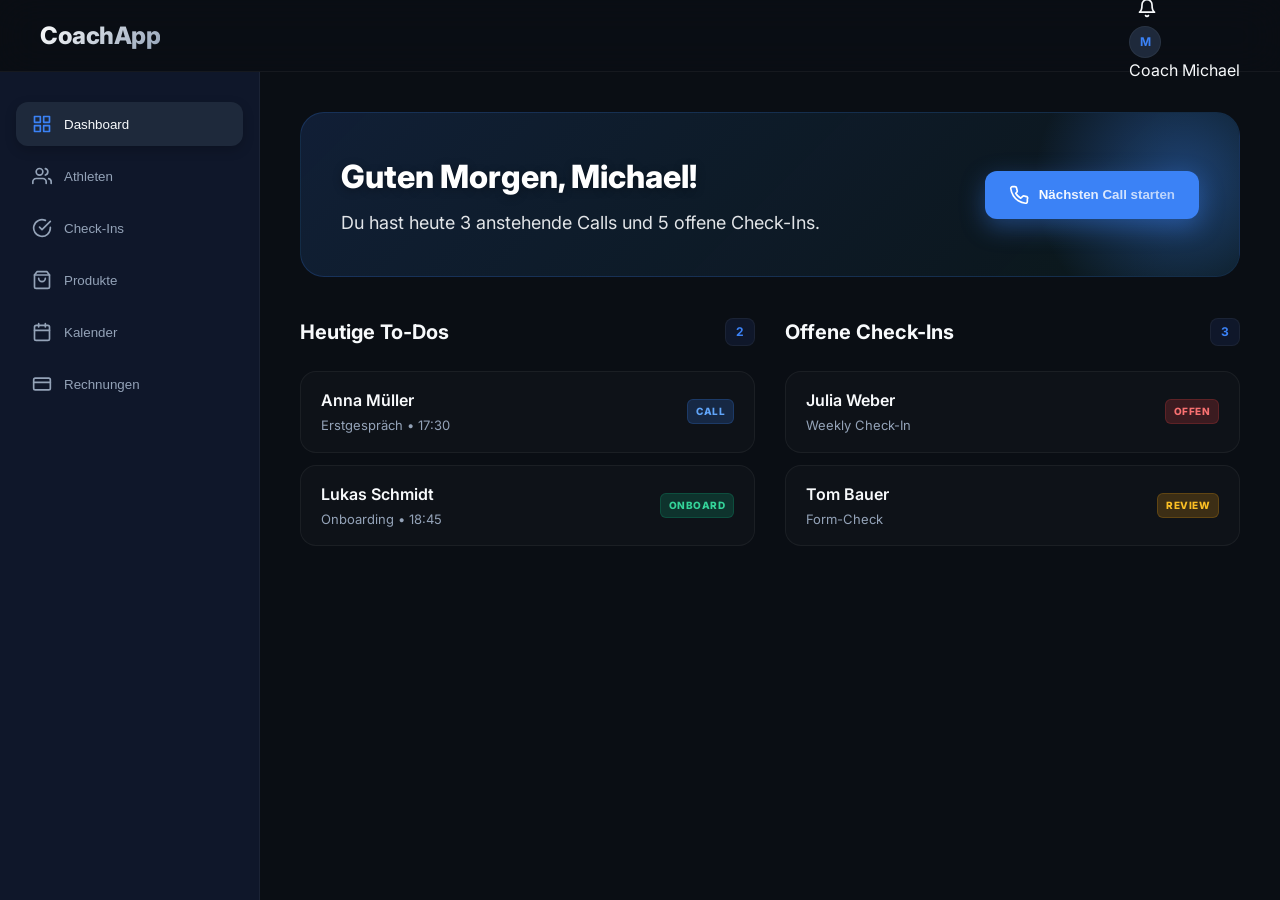
==== CoachApp/index.html @ 79c875e1 "initial commit" ====
<!DOCTYPE html>
<html lang="de">
<head>
    <meta charset="UTF-8">
    <meta name="viewport" content="width=device-width, initial-scale=1.0">
    <title>CoachApp - Calls Modal</title>
    <link rel="preconnect" href="https://fonts.googleapis.com">
    <link rel="preconnect" href="https://fonts.gstatic.com" crossorigin>
    <link href="https://fonts.googleapis.com/css2?family=Inter:wght@300;400;500;600;700&display=swap" rel="stylesheet">
    <link rel="stylesheet" href="styles.css">
</head>
<body>
    <div id="app">
        <!-- Main Dashboard Placeholder -->
        <header class="dashboard-header">
            <div class="logo">CoachApp</div>
            <div class="user-profile">
                <button class="icon-btn"><svg xmlns="http://www.w3.org/2000/svg" width="20" height="20" viewBox="0 0 24 24" fill="none" stroke="currentColor" stroke-width="2" stroke-linecap="round" stroke-linejoin="round"><path d="M18 8A6 6 0 0 0 6 8c0 7-3 9-3 9h18s-3-2-3-9"/><path d="M13.73 21a2 2 0 0 1-3.46 0"/></svg></button>
                <div class="avatar-sm">M</div>
                <span>Coach Michael</span>
            </div>
        </header>

        <div class="app-shell">
            <!-- Sidebar Navigation -->
            <aside class="app-sidebar">
                <nav class="sidebar-nav">
                    <button class="nav-item active" data-view="dashboard">
                        <svg xmlns="http://www.w3.org/2000/svg" width="20" height="20" viewBox="0 0 24 24" fill="none" stroke="currentColor" stroke-width="2" stroke-linecap="round" stroke-linejoin="round"><rect x="3" y="3" width="7" height="7"/><rect x="14" y="3" width="7" height="7"/><rect x="14" y="14" width="7" height="7"/><rect x="3" y="14" width="7" height="7"/></svg>
                        <span>Dashboard</span>
                    </button>
                    <button class="nav-item" data-view="athletes">
                        <svg xmlns="http://www.w3.org/2000/svg" width="20" height="20" viewBox="0 0 24 24" fill="none" stroke="currentColor" stroke-width="2" stroke-linecap="round" stroke-linejoin="round"><path d="M17 21v-2a4 4 0 0 0-4-4H5a4 4 0 0 0-4 4v2"/><circle cx="9" cy="7" r="4"/><path d="M23 21v-2a4 4 0 0 0-3-3.87"/><path d="M16 3.13a4 4 0 0 1 0 7.75"/></svg>
                        <span>Athleten</span>
                    </button>
                    <button class="nav-item" data-view="checkins">
                        <svg xmlns="http://www.w3.org/2000/svg" width="20" height="20" viewBox="0 0 24 24" fill="none" stroke="currentColor" stroke-width="2" stroke-linecap="round" stroke-linejoin="round"><path d="M22 11.08V12a10 10 0 1 1-5.93-9.14"/><polyline points="22 4 12 14.01 9 11.01"/></svg>
                        <span>Check-Ins</span>
                    </button>
                    <button class="nav-item" id="openProductsView" data-view="products">
                        <svg xmlns="http://www.w3.org/2000/svg" width="20" height="20" viewBox="0 0 24 24" fill="none" stroke="currentColor" stroke-width="2" stroke-linecap="round" stroke-linejoin="round"><path d="M6 2 3 6v14a2 2 0 0 0 2 2h14a2 2 0 0 0 2-2V6l-3-4Z"/><path d="M3 6h18"/><path d="M16 10a4 4 0 0 1-8 0"/></svg>
                        <span>Produkte</span>
                    </button>
                    <button class="nav-item" data-view="calendar">
                        <svg xmlns="http://www.w3.org/2000/svg" width="20" height="20" viewBox="0 0 24 24" fill="none" stroke="currentColor" stroke-width="2" stroke-linecap="round" stroke-linejoin="round"><rect x="3" y="4" width="18" height="18" rx="2" ry="2"/><line x1="16" y1="2" x2="16" y2="6"/><line x1="8" y1="2" x2="8" y2="6"/><line x1="3" y1="10" x2="21" y2="10"/></svg>
                        <span>Kalender</span>
                    </button>
                    <button class="nav-item" data-view="invoices">
                        <svg xmlns="http://www.w3.org/2000/svg" width="20" height="20" viewBox="0 0 24 24" fill="none" stroke="currentColor" stroke-width="2" stroke-linecap="round" stroke-linejoin="round"><rect x="2" y="5" width="20" height="14" rx="2"/><line x1="2" y1="10" x2="22" y2="10"/></svg>
                        <span>Rechnungen</span>
                    </button>
                </nav>
            </aside>

            <!-- Main Content Area -->
            <main class="app-content scroll-y">
                <!-- Dashboard View -->
                <!-- [AGENT-1: DASHBOARD - START] -->
                <section id="view-dashboard" class="content-view active">
                    <div class="welcome-banner">
                        <div class="banner-text">
                            <h1>Guten Morgen, Michael!</h1>
                            <p>Du hast heute 3 anstehende Calls und 5 offene Check-Ins.</p>
                        </div>
                        <button id="openModalBtn" class="btn btn-accent-vibrant">
                             <svg xmlns="http://www.w3.org/2000/svg" width="20" height="20" viewBox="0 0 24 24" fill="none" stroke="currentColor" stroke-width="2" stroke-linecap="round" stroke-linejoin="round"><path d="M22 16.92v3a2 2 0 0 1-2.18 2 19.79 19.79 0 0 1-8.63-3.07 19.5 19.5 0 0 1-6-6 19.79 19.79 0 0 1-3.07-8.67A2 2 0 0 1 4.11 2h3a2 2 0 0 1 2 1.72 12.84 12.84 0 0 0 .7 2.81 2 2 0 0 1-.45 2.11L8.09 9.91a16 16 0 0 0 6 6l2.27-2.27a2 2 0 0 1 2.11-.45 12.84 12.84 0 0 0 2.81.7A2 2 0 0 1 22 16.92z"/></svg>
                             Nächsten Call starten
                        </button>
                    </div>

                    <div class="dashboard-grid">
                        <div class="card card-hero">
                            <div class="card-header-simple">
                                <h3>Heutige To-Dos</h3>
                                <span class="count-badge">2</span>
                            </div>
                            <div class="list-container">
                                <div class="todo-item" onclick="document.getElementById('openModalBtn').click()">
                                    <div class="todo-info">
                                        <span class="todo-name">Anna Müller</span>
                                        <span class="todo-meta">Erstgespräch • 17:30</span>
                                    </div>
                                    <span class="tag tag-call">CALL</span>
                                </div>
                                <div class="todo-item">
                                    <div class="todo-info">
                                        <span class="todo-name">Lukas Schmidt</span>
                                        <span class="todo-meta">Onboarding • 18:45</span>
                                    </div>
                                    <span class="tag tag-onboard">ONBOARD</span>
                                </div>
                            </div>
                        </div>

                        <div class="card card-hero">
                            <div class="card-header-simple">
                                <h3>Offene Check-Ins</h3>
                                <span class="count-badge">3</span>
                            </div>
                            <div class="list-container">
                                <div class="todo-item">
                                    <div class="todo-info">
                                        <span class="todo-name">Julia Weber</span>
                                        <span class="todo-meta">Weekly Check-In</span>
                                    </div>
                                    <span class="tag tag-urgent">OFFEN</span>
                                </div>
                                <div class="todo-item">
                                    <div class="todo-info">
                                        <span class="todo-name">Tom Bauer</span>
                                        <span class="todo-meta">Form-Check</span>
                                    </div>
                                    <span class="tag tag-warning">REVIEW</span>
                                </div>
                            </div>
                        </div>
                    </div>
                </section>
                <!-- [AGENT-1: DASHBOARD - END] -->

                <!-- [AGENT-2: ATHLETES - START] -->
                <section id="view-athletes" class="content-view">
                    <header class="view-header">
                        <h1>Meine Athleten</h1>
                        <button class="btn btn-primary">+ Neuer Athlet</button>
                    </header>
                    <div class="card content-placeholder">
                        <p>Athleten-Verzeichnis wird geladen...</p>
                    </div>
                </section>
                <!-- [AGENT-2: ATHLETES - END] -->

                <!-- [AGENT-3: CHECKINS - START] -->
                <section id="view-checkins" class="content-view">
                    <header class="view-header">
                        <h1>Check-Ins</h1>
                    </header>
                    <div class="card content-placeholder">
                        <p>Aktuelle Check-Ins werden geladen...</p>
                    </div>
                </section>
                <!-- [AGENT-3: CHECKINS - END] -->

                <!-- [AGENT-4: INVOICES - START] -->
                <section id="view-invoices" class="content-view">
                    <header class="view-header">
                        <h1>Rechnungen & Finanzen</h1>
                    </header>
                    <div class="card content-placeholder">
                        <p>Finanz-Übersicht wird geladen...</p>
                    </div>
                </section>
                <!-- [AGENT-4: INVOICES - END] -->
            </main>
        </div>

        <!-- The Calls Modal -->
        <div id="callsModal" class="modal-overlay hidden">
            <div class="modal-container dark-theme">
                <main class="modal-main">
                    <!-- Modal Header -->
                    <header class="modal-header">
                        <div class="athlete-info">
                            <div class="avatar-placeholder">A</div>
                            <div class="info-text">
                                <h1 id="athleteName">Anna Müller</h1>
                                <p class="meta">anna@test.de • Fitness</p>
                            </div>
                        </div>
                        <div class="header-actions">
                            <button class="icon-btn edit-notes-btn">
                                <svg xmlns="http://www.w3.org/2000/svg" width="22" height="22" viewBox="0 0 24 24" fill="none" stroke="currentColor" stroke-width="2" stroke-linecap="round" stroke-linejoin="round"><path d="M11 4H4a2 2 0 0 0-2 2v14a2 2 0 0 0 2 2h14a2 2 0 0 0 2-2v-7"/><path d="M18.5 2.5a2.121 2.121 0 0 1 3 3L12 15l-4 1 1-4 9.5-9.5z"/></svg>
                            </button>
                            <div class="timer-box">
                                <svg xmlns="http://www.w3.org/2000/svg" width="18" height="18" viewBox="0 0 24 24" fill="none" stroke="currentColor" stroke-width="2" stroke-linecap="round" stroke-linejoin="round"><circle cx="12" cy="12" r="10"/><polyline points="12 6 12 12 16 14"/></svg>
                                <span id="callTimer">30:00 / 30 Min.</span>
                            </div>
                            <button id="callActionBtn" class="btn-call-start">
                                <svg xmlns="http://www.w3.org/2000/svg" width="20" height="20" viewBox="0 0 24 24" fill="currentColor"><circle cx="12" cy="12" r="10"/><polygon points="10 8 16 12 10 16 10 8"/></svg>
                                Call Starten
                            </button>
                            <button id="closeModalBtn" class="icon-btn close-btn">
                                <svg xmlns="http://www.w3.org/2000/svg" width="24" height="24" viewBox="0 0 24 24" fill="none" stroke="currentColor" stroke-width="2" stroke-linecap="round" stroke-linejoin="round"><line x1="18" y1="6" x2="6" y2="18"/><line x1="6" y1="6" x2="18" y2="18"/></svg>
                            </button>
                        </div>
                    </header>

                    <!-- Content Navigation -->
                    <nav class="content-nav">
                        <button class="nav-btn active" data-tab="ziele">Ziele</button>
                        <button class="nav-btn" data-tab="coaching">Coaching</button>
                        <button class="nav-btn" data-tab="vereinbarung">Vereinbarung</button>
                    </nav>

                    <div class="modal-split-view">
                        <!-- Left Sidebar: Stammdaten -->
                        <aside class="modal-sidebar">
                            <div class="sidebar-section">
                                <div class="section-title">
                                    <h3>Stammdaten</h3>
                                    <button class="text-btn">
                                        <svg xmlns="http://www.w3.org/2000/svg" width="14" height="14" viewBox="0 0 24 24" fill="none" stroke="currentColor" stroke-width="2" stroke-linecap="round" stroke-linejoin="round"><path d="M11 4H4a2 2 0 0 0-2 2v14a2 2 0 0 0 2 2h14a2 2 0 0 0 2-2v-7"/><path d="M18.5 2.5a2.121 2.121 0 0 1 3 3L12 15l-4 1 1-4 9.5-9.5z"/></svg>
                                    </button>
                                </div>
                                <div class="data-group">
                                    <label>Geburtsdatum</label>
                                    <p>01.01.1990 (Alter: 34)</p>
                                </div>
                                <div class="data-group">
                                    <label>Adresse</label>
                                    <p>Musterstraße 1, Berlin</p>
                                </div>
                                <div class="data-group">
                                    <label>Email</label>
                                    <p>anna@test.de</p>
                                </div>
                                <div class="data-group">
                                    <label>Tel</label>
                                    <p>+49 123 4567</p>
                                </div>
                                <div class="data-group">
                                    <label>Paket / Start</label>
                                    <p>Pro-Plan</p>
                                </div>
                                <div class="data-group important">
                                    <label>Besonderheiten</label>
                                    <p class="highlight-urgent">Verletzung Schulter links</p>
                                </div>
                            </div>
                        </aside>

                        <!-- Main Content Area (Mask) -->
                        <section class="modal-mask" id="callMaskContent">
                            <!-- Default: Erstgespräch / Ziele -->
                            <div id="tab-ziele" class="tab-pane active">
                                <div class="mask-center-content">
                                    <div class="goal-card-large">
                                        <div class="card-header">
                                            <input type="text" placeholder="Name des Ziels" class="invisible-input">
                                            <button class="delete-icon"><svg xmlns="http://www.w3.org/2000/svg" width="16" height="16" viewBox="0 0 24 24" fill="none" stroke="currentColor" stroke-width="2" stroke-linecap="round" stroke-linejoin="round"><polyline points="3 6 5 6 21 6"/><path d="M19 6v14a2 2 0 0 1-2 2H7a2 2 0 0 1-2-2V6m3 0V4a2 2 0 0 1 2-2h4a2 2 0 0 1 2 2v2"/></svg></button>
                                        </div>
                                        <div class="card-body">
                                            <div class="scope-row">
                                                <label>Scope:</label>
                                                <select class="select-dark-sm"><option>Training</option><option>Ernährung</option><option>Gesundheit</option></select>
                                            </div>
                                            <div class="progress-wrap">
                                                <input type="range" min="0" max="100" value="40" class="mini-slider">
                                                <span class="progress-label">40%</span>
                                            </div>
                                        </div>
                                    </div>
                                    <button class="add-btn-main">
                                        <svg xmlns="http://www.w3.org/2000/svg" width="32" height="32" viewBox="0 0 24 24" fill="none" stroke="white" stroke-width="2" stroke-linecap="round" stroke-linejoin="round"><line x1="12" y1="5" x2="12" y2="19"/><line x1="5" y1="12" x2="19" y2="12"/></svg>
                                    </button>
                                </div>
                            </div>
                            <div id="tab-coaching" class="tab-pane">
                                <div class="mask-center-content">
                                    <div class="presentation-list">
                                        <div class="pres-card-horizontal">
                                            <div class="pres-icon blue-bg">
                                                <svg xmlns="http://www.w3.org/2000/svg" width="24" height="24" viewBox="0 0 24 24" fill="none" stroke="currentColor" stroke-width="2" stroke-linecap="round" stroke-linejoin="round"><path d="M23 19a2 2 0 0 1-2 2H3a2 2 0 0 1-2-2V5a2 2 0 0 1 2-2h18a2 2 0 0 1 2 2z"/><circle cx="12" cy="12" r="3"/><path d="M17 9l4-4M7 9l-4-4M17 15l4 4M7 15l-4 4"/></svg>
                                            </div>
                                            <div class="pres-info">
                                                <h4>Über Mich</h4>
                                                <p>Ich stelle mich vor</p>
                                            </div>
                                            <button class="delete-icon"><svg xmlns="http://www.w3.org/2000/svg" width="16" height="16" viewBox="0 0 24 24" fill="none" stroke="currentColor" stroke-width="2" stroke-linecap="round" stroke-linejoin="round"><polyline points="3 6 5 6 21 6"/><path d="M19 6v14a2 2 0 0 1-2 2H7a2 2 0 0 1-2-2V6m3 0V4a2 2 0 0 1 2-2h4a2 2 0 0 1 2 2v2"/></svg></button>
                                        </div>
                                        <div class="pres-card-horizontal">
                                            <div class="pres-icon blue-bg">
                                                <svg xmlns="http://www.w3.org/2000/svg" width="24" height="24" viewBox="0 0 24 24" fill="none" stroke="currentColor" stroke-width="2" stroke-linecap="round" stroke-linejoin="round"><path d="M6.7 6.7l10.6 10.6M18.8 5.2a1.5 1.5 0 0 0-2.1 0l-1.5 1.5M6.7 6.7L5.2 8.2a1.5 1.5 0 0 0 0 2.1l1.5 1.5M17.3 17.3l1.5-1.5a1.5 1.5 0 0 0 0-2.1l-1.5-1.5M6.7 6.7l-1.5-1.5a1.5 1.5 0 0 1 0-2.1l1.5-1.5M17.3 17.3l1.5 1.5a1.5 1.5 0 0 1 0 2.1l-1.5 1.5"/></svg>
                                            </div>
                                            <div class="pres-info">
                                                <h4>Fitness-Coaching</h4>
                                                <p>Wie kann ich dich unterstützen und wie läuft das Coaching ab?</p>
                                            </div>
                                            <button class="delete-icon"><svg xmlns="http://www.w3.org/2000/svg" width="16" height="16" viewBox="0 0 24 24" fill="none" stroke="currentColor" stroke-width="2" stroke-linecap="round" stroke-linejoin="round"><polyline points="3 6 5 6 21 6"/><path d="M19 6v14a2 2 0 0 1-2 2H7a2 2 0 0 1-2-2V6m3 0V4a2 2 0 0 1 2-2h4a2 2 0 0 1 2 2v2"/></svg></button>
                                        </div>
                                        <div class="pres-card-horizontal">
                                            <div class="pres-icon blue-bg">
                                                <svg xmlns="http://www.w3.org/2000/svg" width="24" height="24" viewBox="0 0 24 24" fill="none" stroke="currentColor" stroke-width="2" stroke-linecap="round" stroke-linejoin="round"><circle cx="12" cy="12" r="10"/><circle cx="12" cy="12" r="6"/><circle cx="12" cy="12" r="2"/></svg>
                                            </div>
                                            <div class="pres-info">
                                                <h4>Pakete</h4>
                                                <p>Ich stelle dir meine Leistungs-Pakete vor und erkläre dir, wie du selbst ein individuelles Coaching-Paket aus meinem Leistungsspektrum zusammenstellen kannst</p>
                                            </div>
                                            <button class="delete-icon"><svg xmlns="http://www.w3.org/2000/svg" width="16" height="16" viewBox="0 0 24 24" fill="none" stroke="currentColor" stroke-width="2" stroke-linecap="round" stroke-linejoin="round"><polyline points="3 6 5 6 21 6"/><path d="M19 6v14a2 2 0 0 1-2 2H7a2 2 0 0 1-2-2V6m3 0V4a2 2 0 0 1 2-2h4a2 2 0 0 1 2 2v2"/></svg></button>
                                        </div>
                                    </div>
                                    <button class="add-btn-main">
                                        <svg xmlns="http://www.w3.org/2000/svg" width="32" height="32" viewBox="0 0 24 24" fill="none" stroke="white" stroke-width="2" stroke-linecap="round" stroke-linejoin="round"><line x1="12" y1="5" x2="12" y2="19"/><line x1="5" y1="12" x2="19" y2="12"/></svg>
                                    </button>
                                </div>
                            </div>
                            <div id="tab-vereinbarung" class="tab-pane">
                                <div class="vereinbarung-form">
                                    <section class="form-section">
                                        <h4>Zeitraum</h4>
                                        <div class="form-grid-3">
                                            <div class="input-stacked">
                                                <label>Start:</label>
                                                <input type="text" class="input-dark">
                                            </div>
                                            <div class="input-stacked">
                                                <label>Bis:</label>
                                                <input type="text" class="input-dark">
                                            </div>
                                            <div class="input-stacked">
                                                <label>Monate:</label>
                                                <input type="text" class="input-dark">
                                            </div>
                                        </div>
                                        <div class="form-row mt-1">
                                            <label class="checkbox-inline"><input type="checkbox"> Monate wählen:</label>
                                            <div class="picker-btn"><svg xmlns="http://www.w3.org/2000/svg" width="14" height="14" viewBox="0 0 24 24" fill="none" stroke="currentColor" stroke-width="2" stroke-linecap="round" stroke-linejoin="round"><rect x="3" y="4" width="18" height="18" rx="2" ry="2"/><line x1="16" y1="2" x2="16" y2="6"/><line x1="8" y1="2" x2="8" y2="6"/><line x1="3" y1="10" x2="21" y2="10"/></svg></div>
                                            <label class="checkbox-inline ml-2"><input type="checkbox"> offen</label>
                                        </div>
                                    </section>

                                    <section class="form-section">
                                        <h4>Spektrum</h4>
                                        <div class="form-row gap-2">
                                            <label class="checkbox-pill"><input type="checkbox"> Training</label>
                                            <label class="checkbox-pill"><input type="checkbox"> Ernährung</label>
                                            <label class="checkbox-pill"><input type="checkbox"> Gesundheit</label>
                                        </div>
                                        <div class="dual-columns mt-1">
                                            <div class="col">
                                                <label>Pakete:</label>
                                                <div class="content-box"></div>
                                            </div>
                                            <div class="col">
                                                <label>Leistungen:</label>
                                                <div class="content-box"></div>
                                            </div>
                                        </div>
                                        <div class="center-btn-row">
                                            <button class="btn-purple-sm">Individuelle Leistung erstellen</button>
                                        </div>
                                    </section>

                                    <section class="form-section">
                                        <h4>Abschluss</h4>
                                        <div class="form-grid-3">
                                            <div class="input-stacked">
                                                <label>Start:</label>
                                                <input type="text" class="input-dark">
                                            </div>
                                            <div class="input-stacked">
                                                <label>Ermäßigung:</label>
                                                <div class="select-dark-wrap">
                                                    <select class="select-dark"><option></option></select>
                                                </div>
                                            </div>
                                        </div>
                                        <div class="form-row mt-1 center-content">
                                            <label>Summe:</label>
                                            <input type="text" class="input-dark w-100">
                                        </div>
                                    </section>
                                </div>
                            </div>
                        </section>
                    </div>
                </main>

                <!-- Right Summary Column -->
                <aside class="modal-summary">
                    <div class="call-type-selector">
                        <select>
                            <option>Erstgespräch</option>
                            <option>Review Call</option>
                            <option>Onboarding</option>
                        </select>
                        <svg class="chevron" xmlns="http://www.w3.org/2000/svg" width="16" height="16" viewBox="0 0 24 24" fill="none" stroke="currentColor" stroke-width="2" stroke-linecap="round" stroke-linejoin="round"><polyline points="6 9 12 15 18 9"/></svg>
                    </div>

                    <div class="summary-card">
                        <h2>Zusammenfassung</h2>
                        
                        <div class="summary-section">
                            <h4>Vereinbarung</h4>
                            <div class="vereinbarung-row">
                                <div class="date-input">
                                    <input type="text" value="Start-Datum" readonly>
                                    <svg xmlns="http://www.w3.org/2000/svg" width="14" height="14" viewBox="0 0 24 24" fill="none" stroke="currentColor" stroke-width="2" stroke-linecap="round" stroke-linejoin="round"><rect x="3" y="4" width="18" height="18" rx="2" ry="2"/><line x1="16" y1="2" x2="16" y2="6"/><line x1="8" y1="2" x2="8" y2="6"/><line x1="3" y1="10" x2="21" y2="10"/></svg>
                                </div>
                                <label class="toggle-label"><input type="checkbox"> offen</label>
                            </div>
                        </div>

                        <div class="summary-section">
                            <h4>Ziele</h4>
                            <ol class="summary-list">
                                <li></li>
                                <li></li>
                            </ol>
                        </div>

                        <div class="summary-section">
                            <h4>Leistungen</h4>
                            <ol class="summary-list">
                                <li></li>
                                <li></li>
                            </ol>
                        </div>

                        <div class="summary-section">
                            <h4>Anhänge</h4>
                            <div class="checkbox-group">
                                <label><input type="checkbox" id="triggerAthleteApp"> AthleteApp</label>
                                <div id="athleteAppCodeArea" class="code-display-box hidden">
                                    <label>Aktivierungscode:</label>
                                    <div class="code-row">
                                        <code id="activationCodeDisplay">------</code>
                                        <button class="btn-icon-sm" id="generateCodeBtn" title="Code generieren">
                                            <svg xmlns="http://www.w3.org/2000/svg" width="14" height="14" viewBox="0 0 24 24" fill="none" stroke="currentColor" stroke-width="2" stroke-linecap="round" stroke-linejoin="round"><path d="M21 2v6h-6"/><path d="M3 12a9 9 0 0 1 15-6.7L21 8"/><path d="M3 22v-6h6"/><path d="M21 12a9 9 0 0 1-15 6.7L3 16"/></svg>
                                        </button>
                                    </div>
                                </div>
                                <label><input type="checkbox"> Onboarding</label>
                                <div class="sub-checkboxes">
                                    <label><input type="checkbox"> Basic</label>
                                    <label><input type="checkbox"> Call</label>
                                </div>
                                <label><input type="checkbox"> Leistungen & Pakete</label>
                                <label><input type="checkbox"> Gesprächsprotokoll</label>
                                <label><input type="checkbox"> Follow-up Call</label>
                            </div>
                        </div>

                        <div class="summary-footer">
                           <label class="decline-label"><input type="checkbox"> <span>Angebot wurde abgelehnt</span></label>
                        </div>
                    </div>

                    <button id="finishCallBtn" class="btn-finish-call">
                        Call Abschließen & Speichern
                    </button>
                </aside>
            </div>
        </div>

        <!-- The Products Modal -->
        <div id="productsModal" class="modal-overlay hidden">
            <div class="modal-container dark-theme products-modal-size">
                <main class="modal-main">
                    <!-- Modal Header -->
                    <header class="modal-header">
                        <div class="modal-title-area">
                            <h1>Leistungsverzeichnis</h1>
                            <p class="meta">Verwalte deine Angebote, Pakete und Leistungen</p>
                        </div>
                        <div class="header-actions">
                            <div class="search-box-wrap">
                                <svg xmlns="http://www.w3.org/2000/svg" width="18" height="18" viewBox="0 0 24 24" fill="none" stroke="currentColor" stroke-width="2" stroke-linecap="round" stroke-linejoin="round"><circle cx="11" cy="11" r="8"/><line x1="21" y1="21" x2="16.65" y2="16.65"/></svg>
                                <input type="text" placeholder="Leistung suchen..." class="search-input">
                            </div>
                            <div class="dropdown-wrap">
                                <button id="createNewProductBtn" class="btn btn-primary btn-with-icon">
                                    <svg xmlns="http://www.w3.org/2000/svg" width="18" height="18" viewBox="0 0 24 24" fill="none" stroke="currentColor" stroke-width="2" stroke-linecap="round" stroke-linejoin="round"><line x1="12" y1="5" x2="12" y2="19"/><line x1="5" y1="12" x2="19" y2="12"/></svg>
                                    Neu Erstellen
                                </button>
                            </div>
                            <button id="closeProductsModal" class="icon-btn close-btn">
                                <svg xmlns="http://www.w3.org/2000/svg" width="24" height="24" viewBox="0 0 24 24" fill="none" stroke="currentColor" stroke-width="2" stroke-linecap="round" stroke-linejoin="round"><line x1="18" y1="6" x2="6" y2="18"/><line x1="6" y1="6" x2="18" y2="18"/></svg>
                            </button>
                        </div>
                    </header>

                    <!-- Products Tabs -->
                    <nav class="content-nav">
                        <button class="nav-btn active" data-tab-products="leistungen">Leistungen</button>
                        <button class="nav-btn" data-tab-products="pakete">Pakete & Angebote</button>
                    </nav>

                    <!-- Products Content -->
                    <section class="modal-content-full scroll-y">
                        <div id="products-tab-leistungen" class="products-tab-pane active">
                            <table class="ascent-table">
                                <thead>
                                    <tr>
                                        <th>Name</th>
                                        <th>Kategorie</th>
                                        <th>Typ</th>
                                        <th>Basispreis</th>
                                        <th>Frequenz</th>
                                        <th>Status</th>
                                        <th class="actions-cell"></th>
                                    </tr>
                                </thead>
                                <tbody id="leistungenList">
                                    <!-- Will be populated by JS -->
                                    <tr>
                                        <td>
                                            <div class="product-name-cell">
                                                <div class="product-icon teal">T</div>
                                                <span>Personal Training (60m)</span>
                                            </div>
                                        </td>
                                        <td><span class="badge category-badge">Training</span></td>
                                        <td>Leistung</td>
                                        <td>85,00 €</td>
                                        <td>Einmalig</td>
                                        <td><span class="status-indicator active">Aktiv</span></td>
                                        <td class="actions-cell">
                                            <button class="icon-btn sm"><svg xmlns="http://www.w3.org/2000/svg" width="16" height="16" viewBox="0 0 24 24" fill="none" stroke="currentColor" stroke-width="2" stroke-linecap="round" stroke-linejoin="round"><path d="M11 4H4a2 2 0 0 0-2 2v14a2 2 0 0 0 2 2h14a2 2 0 0 0 2-2v-7"/><path d="M18.5 2.5a2.121 2.121 0 0 1 3 3L12 15l-4 1 1-4 9.5-9.5z"/></svg></button>
                                        </td>
                                    </tr>
                                    <tr>
                                        <td>
                                            <div class="product-name-cell">
                                                <div class="product-icon orange">E</div>
                                                <span>Ernährungsplan Basis</span>
                                            </div>
                                        </td>
                                        <td><span class="badge category-badge">Ernährung</span></td>
                                        <td>Leistung</td>
                                        <td>49,00 €</td>
                                        <td>Einmalig</td>
                                        <td><span class="status-indicator active">Aktiv</span></td>
                                        <td class="actions-cell">
                                            <button class="icon-btn sm"><svg xmlns="http://www.w3.org/2000/svg" width="16" height="16" viewBox="0 0 24 24" fill="none" stroke="currentColor" stroke-width="2" stroke-linecap="round" stroke-linejoin="round"><path d="M11 4H4a2 2 0 0 0-2 2v14a2 2 0 0 0 2 2h14a2 2 0 0 0 2-2v-7"/><path d="M18.5 2.5a2.121 2.121 0 0 1 3 3L12 15l-4 1 1-4 9.5-9.5z"/></svg></button>
                                        </td>
                                    </tr>
                                </tbody>
                            </table>
                        </div>
                        <div id="products-tab-pakete" class="products-tab-pane">
                            <div class="packages-grid">
                                <!-- Example Package Card -->
                                <div class="package-card">
                                    <div class="package-header">
                                        <h3>Premium Coaching</h3>
                                        <span class="badge price-badge">199 €/Mo</span>
                                    </div>
                                    <p class="package-desc">Das Rundum-Sorglos-Paket für ambitionierte Athleten.</p>
                                    <ul class="package-features">
                                        <li>4x Personal Training / Monat</li>
                                        <li>Individueller Trainingsplan</li>
                                        <li>Ernährungs-Coaching</li>
                                        <li>24/7 Support</li>
                                    </ul>
                                    <div class="package-footer">
                                        <span class="status-indicator active">Aktiv</span>
                                        <div class="actions">
                                            <button class="btn btn-secondary sm">Bearbeiten</button>
                                        </div>
                                    </div>
                                </div>
                            </div>
                        </div>
                    </section>
                </main>
            </div>
        </div>

        <!-- Product Edit Modal -->
        <div id="productEditModal" class="modal-overlay hidden" style="z-index: 1100;">
            <div class="modal-container dark-theme product-edit-size">
                <header class="modal-header">
                    <h2 id="productEditTitle">Leistung bearbeiten</h2>
                    <button id="closeProductEditModal" class="icon-btn">
                        <svg xmlns="http://www.w3.org/2000/svg" width="24" height="24" viewBox="0 0 24 24" fill="none" stroke="currentColor" stroke-width="2" stroke-linecap="round" stroke-linejoin="round"><line x1="18" y1="6" x2="6" y2="18"/><line x1="6" y1="6" x2="18" y2="18"/></svg>
                    </button>
                </header>
                <div class="modal-body p-2">
                    <form id="productEditForm">
                        <input type="hidden" id="editProductId">
                        <div class="form-grid-2">
                            <div class="input-stacked">
                                <label>Name</label>
                                <input type="text" id="editProductName" class="input-dark" required>
                            </div>
                            <div class="input-stacked">
                                <label>Kategorie</label>
                                <select id="editProductCategory" class="select-dark">
                                    <option>Training</option>
                                    <option>Ernährung</option>
                                    <option>Gesundheit</option>
                                    <option>Allgemein</option>
                                </select>
                            </div>
                            <div class="input-stacked">
                                <label>Typ</label>
                                <select id="editProductType" class="select-dark">
                                    <option value="Leistung">Leistung</option>
                                    <option value="Paket">Paket</option>
                                </select>
                            </div>
                            <div class="input-stacked">
                                <label>Basispreis (€)</label>
                                <input type="number" id="editProductPrice" class="input-dark" required>
                            </div>
                            <div class="input-stacked">
                                <label>Frequenz</label>
                                <select id="editProductFrequency" class="select-dark">
                                    <option>Einmalig</option>
                                    <option>Wöchentlich</option>
                                    <option>Monatlich</option>
                                </select>
                            </div>
                        </div>
                        <div class="input-stacked mt-2">
                            <label>Beschreibung</label>
                            <textarea id="editProductDesc" class="input-dark" rows="3"></textarea>
                        </div>
                        <div class="modal-footer mt-2">
                            <button type="button" id="deleteProductBtn" class="btn btn-danger">Löschen</button>
                            <div class="spacer"></div>
                            <button type="submit" class="btn btn-primary">Speichern</button>
                        </div>
                    </form>
                </div>
            </div>
        </div>

        <!-- Call Completion / Summary Overlay -->
        <div id="finishOverlay" class="finish-overlay hidden">
            <div class="overlay-card">
                <h2>Call Zusammenfassung</h2>
                <p>Nächste Schritte und automatisierte Prozesse:</p>
                <div class="trigger-list">
                    <label class="trigger-item"><input type="checkbox" checked> <span>ArtistApp Zugang senden</span></label>
                    <label class="trigger-item"><input type="checkbox" checked> <span>Onboarding Basic vorschlagen</span></label>
                    <label class="trigger-item"><input type="checkbox" checked> <span>Vereinbarung zur Unterschrift senden</span></label>
                    <label class="trigger-item"><input type="checkbox" checked> <span>Gesprächsprotokoll erstellen</span></label>
                </div>
                <div class="overlay-footer">
                    <button id="cancelFinishBtn" class="btn btn-secondary">Zurück</button>
                    <button id="confirmFinishBtn" class="btn btn-primary">Prozesse starten</button>
                </div>
            </div>
        </div>
    </div>
    <script src="script.js"></script>
</body>
</html>
---- CoachApp/styles.css ----
:root {
    /* Color Palette - Ascent Professional Design System (Dark) */
    --bg-main: #0a0e14;
    --bg-sidebar: #0f172a;
    --bg-card: #1e293b;
    --bg-card-hover: #2d3748;
    --accent: #10b981;
    --accent-glow: rgba(16, 185, 129, 0.3);
    --blue-vibrant: #3b82f6;
    --blue-glow: rgba(59, 130, 246, 0.4);
    --text-main: #f8fafc;
    --text-muted: #94a3b8;
    --border-subtle: rgba(255, 255, 255, 0.05);

    --header-height: 72px;
    --sidebar-width: 260px;
    
    --font: 'Inter', system-ui, -apple-system, sans-serif;
    --radius-sm: 8px;
    --radius-md: 12px;
    --radius-lg: 20px;
    --radius-xl: 32px;
    
    --shadow-main: 0 4px 6px -1px rgba(0, 0, 0, 0.5), 0 2px 4px -1px rgba(0, 0, 0, 0.3);
    --transition: all 0.3s cubic-bezier(0.4, 0, 0.2, 1);

    /* Product Specific Colors */
    --teal: #14b8a6;
    --orange: #f59e0b;
    --purple: #8b5cf6;
    --slate: #475569;
}

* {
    box-sizing: border-box;
    margin: 0;
    padding: 0;
}

body {
    font-family: var(--font);
    background-color: var(--bg-main);
    color: var(--text-main);
    line-height: 1.5;
    overflow: hidden; /* App shell will handle scrolling */
}

.dashboard-header {
    height: var(--header-height);
    background: rgba(10, 14, 20, 0.8);
    backdrop-filter: blur(20px);
    border-bottom: 1px solid var(--border-subtle);
    display: flex;
    justify-content: space-between;
    align-items: center;
    padding: 0 40px;
    position: fixed;
    top: 0;
    left: 0;
    right: 0;
    z-index: 1000;
}

.logo {
    font-size: 24px;
    font-weight: 800;
    letter-spacing: -0.5px;
    background: linear-gradient(135deg, #fff, #94a3b8);
    -webkit-background-clip: text;
    background-clip: text;
    -webkit-text-fill-color: transparent;
}

.app-shell {
    display: flex;
    margin-top: var(--header-height);
    height: calc(100vh - var(--header-height));
    overflow: hidden;
}

/* Sidebar */
.app-sidebar {
    width: var(--sidebar-width);
    background: var(--bg-sidebar);
    border-right: 1px solid var(--border-subtle);
    padding: 30px 16px;
    display: flex;
    flex-direction: column;
}

.sidebar-nav {
    display: flex;
    flex-direction: column;
    gap: 8px;
}

.nav-item {
    display: flex;
    align-items: center;
    gap: 12px;
    padding: 12px 16px;
    border-radius: 12px;
    color: var(--text-muted);
    font-weight: 500;
    background: transparent;
    border: none;
    cursor: pointer;
    transition: var(--transition);
    text-align: left;
}

.nav-item svg {
    color: var(--text-muted);
    transition: var(--transition);
}

.nav-item:hover {
    background: rgba(255, 255, 255, 0.03);
    color: var(--text-main);
}

.nav-item.active {
    background: var(--bg-card);
    color: var(--text-main);
    box-shadow: 0 4px 12px rgba(0, 0, 0, 0.2);
}

.nav-item.active svg {
    color: var(--blue-vibrant);
}

/* Content Area */
.app-content {
    flex: 1;
    background: var(--bg-main);
    padding: 40px;
    overflow-y: auto;
}

.content-view {
    display: none;
    animation: fadeIn 0.4s ease-out;
}

.content-view.active {
    display: block;
}

@keyframes fadeIn {
    from { opacity: 0; transform: translateY(10px); }
    to { opacity: 1; transform: translateY(0); }
}

/* Welcome Banner - BRIGHTER & HIGHER CONTRAST */
.welcome-banner {
    background: linear-gradient(135deg, rgba(59, 130, 246, 0.15), rgba(16, 185, 129, 0.05));
    border: 1px solid rgba(59, 130, 246, 0.2);
    border-radius: 24px;
    padding: 40px;
    display: flex;
    justify-content: space-between;
    align-items: center;
    margin-bottom: 40px;
    position: relative;
    overflow: hidden;
}

.welcome-banner::before {
    content: '';
    position: absolute;
    top: -50%;
    right: -10%;
    width: 300px;
    height: 300px;
    background: radial-gradient(circle, var(--blue-glow) 0%, transparent 70%);
    z-index: 0;
}

.banner-text {
    position: relative;
    z-index: 1;
}

.banner-text h1 {
    font-size: 32px;
    font-weight: 800;
    margin-bottom: 8px;
    color: #fff; /* Force pure white for maximum legibility */
    text-shadow: 0 2px 10px rgba(0,0,0,0.3);
}

.banner-text p {
    font-size: 18px;
    color: var(--text-main);
    opacity: 0.9;
}

.dashboard-grid {
    display: grid;
    grid-template-columns: repeat(auto-fit, minmax(350px, 1fr));
    gap: 30px;
}

.card-hero {
    min-height: 400px;
    display: flex;
    flex-direction: column;
}

.card-header-simple {
    display: flex;
    justify-content: space-between;
    align-items: center;
    margin-bottom: 24px;
}

.card-header-simple h3 {
    font-size: 20px;
    font-weight: 700;
}

.count-badge {
    background: var(--bg-sidebar);
    padding: 4px 10px;
    border-radius: 8px;
    font-size: 12px;
    font-weight: 700;
    color: var(--blue-vibrant);
    border: 1px solid var(--border-subtle);
}

/* List Items */
.list-container {
    display: flex;
    flex-direction: column;
    gap: 12px;
}

.todo-item {
    background: rgba(255, 255, 255, 0.02);
    border: 1px solid var(--border-subtle);
    padding: 16px 20px;
    border-radius: 16px;
    display: flex;
    justify-content: space-between;
    align-items: center;
    cursor: pointer;
    transition: var(--transition);
}

.todo-item:hover {
    background: rgba(255, 255, 255, 0.05);
    transform: translateX(4px);
    border-color: rgba(59, 130, 246, 0.3);
}

.todo-info {
    display: flex;
    flex-direction: column;
    gap: 4px;
}

.todo-name {
    font-weight: 600;
    color: var(--text-main);
}

.todo-meta {
    font-size: 13px;
    color: var(--text-muted);
}

.tag {
    font-size: 10px;
    font-weight: 800;
    padding: 4px 8px;
    border-radius: 6px;
    letter-spacing: 0.5px;
}

.tag-call { background: rgba(59, 130, 246, 0.2); color: #60a5fa; border: 1px solid rgba(59, 130, 246, 0.2); }
.tag-onboard { background: rgba(16, 185, 129, 0.2); color: #34d399; border: 1px solid rgba(16, 185, 129, 0.2); }
.tag-urgent { background: rgba(239, 68, 68, 0.2); color: #f87171; border: 1px solid rgba(239, 68, 68, 0.2); }
.tag-warning { background: rgba(245, 158, 11, 0.2); color: #fbbf24; border: 1px solid rgba(245, 158, 11, 0.2); }

/* View Headers */
.view-header {
    display: flex;
    justify-content: space-between;
    align-items: center;
    margin-bottom: 32px;
}

.view-header h1 {
    font-size: 32px;
    font-weight: 800;
}

.content-placeholder {
    padding: 60px;
    text-align: center;
    color: var(--text-muted);
    border: 2px dashed var(--border-subtle);
    background: transparent;
}

.btn-accent-vibrant {
    background: var(--blue-vibrant);
    color: #fff;
    box-shadow: 0 8px 24px var(--blue-glow);
    padding: 14px 24px;
    display: flex;
    align-items: center;
    gap: 10px;
    font-weight: 700;
    border: none;
    border-radius: 12px;
    cursor: pointer;
    transition: var(--transition);
}

.btn-accent-vibrant:hover {
    transform: translateY(-2px);
    box-shadow: 0 12px 30px var(--blue-glow);
    filter: brightness(1.1);
}

.avatar-sm {
    width: 32px;
    height: 32px;
    background: var(--bg-card);
    border-radius: 50%;
    display: flex;
    align-items: center;
    justify-content: center;
    font-size: 12px;
    font-weight: 700;
    color: var(--blue-vibrant);
    border: 1px solid var(--border-subtle);
    margin-right: 8px;
}

.icon-btn {
    background: transparent;
    border: none;
    color: var(--text-muted);
    cursor: pointer;
    padding: 8px;
    border-radius: 8px;
    transition: var(--transition);
    display: flex;
    align-items: center;
    justify-content: center;
}

.icon-btn:hover {
    background: rgba(255, 255, 255, 0.05);
    color: var(--text-main);
}

/* Modals & Overlays */
.modal-overlay {
    position: fixed;
    top: 0;
    left: 0;
    width: 100%;
    height: 100%;
    background: rgba(0, 0, 0, 0.85);
    backdrop-filter: blur(12px);
    display: flex;
    justify-content: center;
    align-items: center;
    z-index: 1000;
}

.modal-container {
    background: var(--bg-main);
    color: var(--text-primary);
    width: 95vw;
    max-width: 1300px;
    height: 90vh;
    border-radius: var(--radius-lg);
    box-shadow: 0 0 0 1px var(--border), 0 20px 50px rgba(0,0,0,0.5);
    display: flex;
    overflow: hidden;
    animation: modal-pop 0.4s cubic-bezier(0.16, 1, 0.3, 1);
}

@keyframes modal-pop {
    from { opacity: 0; transform: scale(0.98) translateY(10px); }
    to { opacity: 1; transform: scale(1) translateY(0); }
}

.hidden {
    display: none !important;
}

/* Main Layout Structure */
.modal-main {
    flex: 1;
    display: flex;
    flex-direction: column;
    overflow: hidden;
    background: linear-gradient(180deg, rgba(15, 23, 42, 0) 0%, rgba(15, 23, 42, 0.2) 100%);
}

.modal-split-view {
    flex: 1;
    display: grid;
    grid-template-columns: 280px 1fr;
    overflow: hidden;
}

/* Modal Header */
.modal-header {
    padding: 1.5rem 2.5rem;
    display: flex;
    justify-content: space-between;
    align-items: center;
    border-bottom: 1px solid var(--border);
}

.athlete-info {
    display: flex;
    align-items: center;
    gap: 1.5rem;
}

.avatar-placeholder {
    width: 64px;
    height: 64px;
    border-radius: var(--radius-lg);
    background: rgba(255, 255, 255, 0.05);
    display: flex;
    align-items: center;
    justify-content: center;
    font-size: 1.5rem;
    font-weight: 700;
    color: var(--text-secondary);
    border: 1px solid var(--border);
}

.info-text h1 {
    font-size: 1.5rem;
    font-weight: 700;
    letter-spacing: -0.02em;
    margin-bottom: 0.25rem;
}

.info-text .meta {
    font-size: 0.9rem;
    color: var(--text-secondary);
}

.header-actions {
    display: flex;
    align-items: center;
    gap: 1.5rem;
}

.timer-box {
    background: rgba(255, 255, 255, 0.03);
    border: 1px solid var(--border);
    padding: 0.6rem 1.25rem;
    border-radius: var(--radius-md);
    display: flex;
    align-items: center;
    gap: 0.75rem;
    font-family: monospace;
    font-size: 1.1rem;
    color: var(--text-primary);
}

.timer-box svg {
    color: var(--blue-vibrant);
}

.btn-call-start {
    background: var(--accent);
    color: white;
    border: none;
    padding: 0.75rem 1.75rem;
    border-radius: var(--radius-md);
    font-weight: 600;
    display: flex;
    align-items: center;
    gap: 0.75rem;
    cursor: pointer;
    box-shadow: 0 4px 12px rgba(16, 185, 129, 0.2);
    transition: var(--transition);
}

.btn-call-start:hover {
    background: var(--accent-vibrant);
    transform: translateY(-2px);
    box-shadow: 0 6px 16px rgba(16, 185, 129, 0.3);
}

/* Sidebar: Stammdaten */
.modal-sidebar {
    background: rgba(15, 23, 42, 0.3);
    border-right: 1px solid var(--border);
    padding: 2.5rem;
    overflow-y: auto;
}

.section-title {
    display: flex;
    justify-content: space-between;
    align-items: center;
    margin-bottom: 2rem;
}

.section-title h3 {
    font-size: 0.85rem;
    text-transform: uppercase;
    letter-spacing: 0.1em;
    color: var(--text-secondary);
}

.data-group {
    margin-bottom: 1.5rem;
}

.data-group label {
    display: block;
    font-size: 0.75rem;
    text-transform: uppercase;
    letter-spacing: 0.05em;
    color: var(--text-secondary);
    margin-bottom: 0.5rem;
}

.data-group p {
    font-size: 1rem;
    font-weight: 500;
}

.data-group.important {
    margin-top: 2.5rem;
    padding-top: 1.5rem;
    border-top: 1px solid var(--border);
}

.highlight-urgent {
    color: var(--danger);
    font-weight: 600;
}

.text-btn {
    background: none;
    border: none;
    color: var(--blue-vibrant);
    cursor: pointer;
    padding: 4px;
}

/* Nav */
.content-nav {
    padding: 0 2.5rem;
    display: flex;
    gap: 3rem;
    border-bottom: 1px solid var(--border);
}

.nav-btn {
    background: none;
    border: none;
    padding: 1.25rem 0;
    font-size: 1rem;
    font-weight: 600;
    color: var(--text-secondary);
    cursor: pointer;
    position: relative;
    transition: var(--transition);
}

.nav-btn.active {
    color: var(--text-primary);
}

.nav-btn.active::after {
    content: '';
    position: absolute;
    bottom: -1px;
    left: 0;
    width: 60px;
    height: 2px;
    background: var(--blue-vibrant);
}

/* Modal Mask (Middle Content) */
.modal-mask {
    padding: 2.5rem;
    overflow-y: auto;
    display: flex;
    flex-direction: column;
}

.invisible-input {
    background: transparent;
    border: none;
    color: var(--text-primary);
    font-size: 1.1rem;
    font-weight: 600;
    width: 100%;
    outline: none;
}

.select-dark-sm {
    background: var(--bg-card);
    border: 1px solid var(--border);
    color: var(--text-primary);
    padding: 2px 8px;
    border-radius: 4px;
    font-size: 0.8rem;
}

.mini-slider {
    flex: 1;
    height: 4px;
    accent-color: var(--blue-vibrant);
    cursor: pointer;
}

.mask-center-content {
    flex: 1;
    display: flex;
    flex-direction: column;
    align-items: center;
    justify-content: center;
    gap: 3rem;
}

.goal-card-large {
    width: 100%;
    max-width: 600px;
    background: var(--bg-card);
    border: 1px solid var(--border);
    border-radius: var(--radius-lg);
    padding: 2.5rem;
    position: relative;
    box-shadow: var(--shadow-main);
}

.goal-card-large .card-header {
    display: flex;
    justify-content: space-between;
    align-items: center;
    margin-bottom: 2rem;
}

.goal-card-large .card-header span {
    font-size: 1.25rem;
    font-weight: 600;
}

.delete-icon {
    background: none;
    border: none;
    color: var(--danger);
    cursor: pointer;
    opacity: 0.6;
    transition: opacity 0.2s;
}

.delete-icon:hover { opacity: 1; }

.scope-row {
    margin-bottom: 1.5rem;
}

.progress-wrap {
    height: 48px;
    background: rgba(0, 0, 0, 0.2);
    border: 1px solid var(--border);
    border-radius: var(--radius-md);
    position: relative;
    overflow: hidden;
    display: flex;
    align-items: center;
}

.progress-inner {
    height: 100%;
    background: linear-gradient(90deg, #6366f1, #8b5cf6);
    border-radius: var(--radius-md);
}

.progress-label {
    position: absolute;
    right: 1.5rem;
    font-weight: 600;
    font-size: 1.1rem;
}

.add-btn-main {
    width: 64px;
    height: 64px;
    border-radius: 50%;
    background: var(--blue-vibrant);
    border: none;
    display: flex;
    align-items: center;
    justify-content: center;
    cursor: pointer;
    box-shadow: 0 8px 16px rgba(59, 130, 246, 0.3);
    transition: var(--transition);
}

.add-btn-main:hover {
    transform: scale(1.1) rotate(90deg);
}

/* Right Summary Bar */
.modal-summary {
    width: 320px;
    background: var(--bg-sidebar);
    border-left: 1px solid var(--border);
    padding: 1.5rem;
    display: flex;
    flex-direction: column;
    gap: 1rem;
}

.call-type-selector {
    position: relative;
}

.call-type-selector select {
    width: 100%;
    background: rgba(255, 255, 255, 0.03);
    border: 1px solid var(--border);
    color: white;
    padding: 1rem;
    border-radius: var(--radius-md);
    appearance: none;
    font-weight: 600;
}

.call-type-selector .chevron {
    position: absolute;
    right: 1rem;
    top: 50%;
    transform: translateY(-50%);
    pointer-events: none;
}

.summary-card {
    flex: 1;
    background: rgba(255, 255, 255, 0.02);
    border: 1px solid var(--border);
    border-radius: var(--radius-md);
    padding: 1.5rem;
    overflow-y: auto;
    display: flex;
    flex-direction: column;
    gap: 1.5rem;
}

.summary-card h2 {
    font-size: 1rem;
    font-weight: 700;
    text-align: center;
    padding-bottom: 1rem;
    border-bottom: 1px solid var(--border);
}

.summary-section h4 {
    font-size: 0.8rem;
    text-transform: uppercase;
    color: var(--text-secondary);
    margin-bottom: 0.75rem;
}

.summary-list {
    padding-left: 1.25rem;
    color: var(--text-secondary);
}

.summary-list li {
    margin-bottom: 0.4rem;
    height: 1.2rem;
    border-bottom: 1px solid rgba(255, 255, 255, 0.05);
}

.vereinbarung-row {
    display: flex;
    gap: 0.5rem;
    align-items: center;
}

.date-input {
    flex: 1;
    background: rgba(0, 0, 0, 0.2);
    border: 1px solid var(--border);
    padding: 0.5rem 0.75rem;
    border-radius: var(--radius-sm);
    display: flex;
    align-items: center;
    justify-content: space-between;
}

.date-input input {
    background: none;
    border: none;
    color: var(--text-secondary);
    font-size: 0.8rem;
    width: 100%;
}

.toggle-label {
    font-size: 0.8rem;
    display: flex;
    align-items: center;
    gap: 0.4rem;
}

.checkbox-group {
    display: flex;
    flex-direction: column;
    gap: 0.75rem;
}

.checkbox-group label {
    display: flex;
    align-items: center;
    gap: 0.75rem;
    font-size: 0.85rem;
    cursor: pointer;
}

.sub-checkboxes {
    padding-left: 1.5rem;
    display: flex;
    flex-direction: column;
    gap: 0.5rem;
}

.btn-finish-call {
    background: var(--bg-card);
    border: 1px solid var(--border);
    color: var(--text-primary);
    padding: 1.25rem;
    border-radius: var(--radius-md);
    font-weight: 600;
    cursor: pointer;
    transition: var(--transition);
}

.btn-finish-call:hover {
    background: var(--blue-vibrant);
    border-color: var(--blue-vibrant);
    transform: translateY(-2px);
}

.summary-footer {
    border-top: 1px solid var(--border);
    padding-top: 1rem;
}

.decline-label {
    color: var(--danger);
    font-size: 0.8rem;
    font-weight: 600;
}

/* Scrollbars */
::-webkit-scrollbar { width: 6px; }
::-webkit-scrollbar-track { background: transparent; }
::-webkit-scrollbar-thumb { background: rgba(255, 255, 255, 0.1); border-radius: 10px; }
::-webkit-scrollbar-thumb:hover { background: rgba(255, 255, 255, 0.2); }

/* Buttons & Elements */
.icon-btn {
    background: none;
    border: none;
    color: var(--text-secondary);
    cursor: pointer;
    display: flex;
    align-items: center;
    justify-content: center;
}

/* Coaching Tab */
.presentation-list {
    width: 100%;
    max-width: 700px;
    display: flex;
    flex-direction: column;
    gap: 1rem;
}

.pres-card-horizontal {
    background: var(--bg-card);
    border: 1px solid var(--border);
    border-radius: var(--radius-md);
    padding: 1.25rem;
    display: flex;
    align-items: center;
    gap: 1.5rem;
    position: relative;
    transition: var(--transition);
}

.pres-card-horizontal:hover {
    border-color: var(--blue-vibrant);
    transform: translateX(5px);
}

.pres-icon {
    width: 48px;
    height: 48px;
    border-radius: var(--radius-sm);
    display: flex;
    align-items: center;
    justify-content: center;
}

.blue-bg { background: rgba(59, 130, 246, 0.2); color: var(--blue-vibrant); }

.pres-info h4 {
    font-size: 1.1rem;
    margin-bottom: 0.25rem;
}

.pres-info p {
    font-size: 0.85rem;
    color: var(--text-secondary);
    line-height: 1.4;
}

/* Vereinbarung Tab */
.vereinbarung-form {
    width: 100%;
    max-width: 800px;
    margin: 0 auto;
    display: flex;
    flex-direction: column;
    gap: 2.5rem;
}

.form-section h4 {
    font-size: 0.85rem;
    text-transform: uppercase;
    letter-spacing: 0.1em;
    color: var(--text-secondary);
    border-bottom: 1px solid var(--border);
    padding-bottom: 0.75rem;
    margin-bottom: 1.5rem;
}

.form-grid-3 {
    display: grid;
    grid-template-columns: repeat(3, 1fr);
    gap: 1.5rem;
}

.input-stacked {
    display: flex;
    flex-direction: column;
    gap: 0.5rem;
}

.input-stacked label {
    font-size: 0.8rem;
    color: var(--text-secondary);
}

.input-dark {
    background: rgba(255, 255, 255, 0.03);
    border: 1px solid var(--border);
    color: white;
    padding: 0.75rem 1rem;
    border-radius: var(--radius-sm);
    font-size: 0.95rem;
}

.input-dark:focus {
    border-color: var(--blue-vibrant);
    outline: none;
}

.form-row {
    display: flex;
    align-items: center;
}

.mt-1 { margin-top: 1rem; }
.ml-2 { margin-left: 2rem; }
.gap-2 { gap: 2rem; }
.w-100 { width: 100%; }
.center-content { justify-content: center; }

.checkbox-inline {
    display: flex;
    align-items: center;
    gap: 0.5rem;
    font-size: 0.9rem;
    cursor: pointer;
}

.picker-btn {
    background: rgba(59, 130, 246, 0.2);
    color: var(--blue-vibrant);
    padding: 6px 10px;
    border-radius: var(--radius-sm);
    cursor: pointer;
    margin: 0 0.5rem;
}

.checkbox-pill {
    display: flex;
    align-items: center;
    gap: 0.75rem;
    background: rgba(255, 255, 255, 0.03);
    border: 1px solid var(--border);
    padding: 0.6rem 1.25rem;
    border-radius: 2rem;
    font-size: 0.9rem;
    cursor: pointer;
    transition: var(--transition);
}

.checkbox-pill:hover { background: rgba(255, 255, 255, 0.07); }

.dual-columns {
    display: grid;
    grid-template-columns: 1fr 1fr;
    gap: 2rem;
}

.dual-columns label {
    display: block;
    font-size: 0.8rem;
    color: var(--text-secondary);
    margin-bottom: 0.5rem;
}

.content-box {
    background: rgba(0, 0, 0, 0.2);
    border: 1px solid var(--border);
    height: 120px;
    border-radius: var(--radius-md);
}

.center-btn-row {
    display: flex;
    justify-content: center;
    margin-top: 1.5rem;
}

.btn-purple-sm {
    background: #7c3aed;
    color: white;
    border: none;
    padding: 0.5rem 1.5rem;
    border-radius: 2rem;
    font-weight: 600;
    font-size: 0.85rem;
    cursor: pointer;
    transition: var(--transition);
}

.btn-purple-sm:hover { background: #6d28d9; transform: translateY(-1px); }

.select-dark-wrap {
    position: relative;
}

/* Finish Call Overlay */
.finish-overlay {
    position: fixed;
    top: 0;
    left: 0;
    width: 100%;
    height: 100%;
    background: rgba(0, 0, 0, 0.85);
    backdrop-filter: blur(8px);
    display: flex;
    align-items: center;
    justify-content: center;
    z-index: 2000;
}

.overlay-card {
    background: var(--bg-main);
    border: 1px solid var(--border);
    padding: 2.5rem;
    border-radius: var(--radius-lg);
    width: 100%;
    max-width: 500px;
    box-shadow: var(--shadow-main);
}

/* Products Modal Specifics */
.products-modal-size {
    max-width: 1100px;
}

.modal-title-area h1 {
    font-size: 1.5rem;
    font-weight: 700;
    margin-bottom: 0.25rem;
}

.modal-title-area .meta {
    font-size: 0.9rem;
    color: var(--text-secondary);
}

.search-box-wrap {
    position: relative;
    display: flex;
    align-items: center;
    background: rgba(255,255,255,0.03);
    border: 1px solid var(--border);
    border-radius: var(--radius-md);
    padding: 0 1rem;
    width: 280px;
}

.search-box-wrap svg {
    color: var(--text-secondary);
}

.search-input {
    background: none;
    border: none;
    color: white;
    padding: 0.75rem 0.75rem;
    font-size: 0.9rem;
    width: 100%;
}

.search-input:focus {
    outline: none;
}

.modal-content-full {
    flex: 1;
    padding: 2rem 2.5rem;
}

.scroll-y {
    overflow-y: auto;
}

/* Ascent Table Styles */
.ascent-table {
    width: 100%;
    border-collapse: collapse;
    margin-top: 1rem;
}

.ascent-table th {
    text-align: left;
    font-size: 0.75rem;
    text-transform: uppercase;
    letter-spacing: 0.05em;
    color: var(--text-secondary);
    padding: 1rem;
    border-bottom: 1px solid var(--border);
}

.ascent-table td {
    padding: 1.25rem 1rem;
    border-bottom: 1px solid rgba(255,255,255,0.03);
    font-size: 0.95rem;
}

.ascent-table tr:hover td {
    background: rgba(255,255,255,0.01);
}

.product-name-cell {
    display: flex;
    align-items: center;
    gap: 1rem;
}

.product-icon {
    width: 32px;
    height: 32px;
    border-radius: 8px;
    display: flex;
    align-items: center;
    justify-content: center;
    font-weight: 700;
    font-size: 0.8rem;
    color: white;
}

.product-icon.teal { background: var(--teal); }
.product-icon.orange { background: var(--orange); }
.product-icon.purple { background: var(--purple); }

.badge {
    padding: 0.25rem 0.75rem;
    border-radius: 20px;
    font-size: 0.75rem;
    font-weight: 600;
}

.category-badge {
    background: rgba(255,255,255,0.05);
    color: var(--text-secondary);
    border: 1px solid var(--border);
}

.status-indicator {
    display: flex;
    align-items: center;
    gap: 0.5rem;
    font-size: 0.85rem;
}

.status-indicator::before {
    content: '';
    width: 8px;
    height: 8px;
    border-radius: 50%;
}

.status-indicator.active::before {
    background: var(--accent);
    box-shadow: 0 0 8px var(--accent);
}

.actions-cell {
    text-align: right;
}

/* Packages Grid & Cards */
.packages-grid {
    display: grid;
    grid-template-columns: repeat(auto-fill, minmax(320px, 1fr));
    gap: 2rem;
}

.package-card {
    background: var(--bg-card);
    border: 1px solid var(--border);
    border-radius: var(--radius-lg);
    padding: 2rem;
    display: flex;
    flex-direction: column;
    gap: 1.5rem;
    transition: var(--transition);
}

.package-card:hover {
    border-color: var(--blue-vibrant);
    transform: translateY(-4px);
    box-shadow: 0 12px 24px rgba(0,0,0,0.4);
}

.package-header {
    display: flex;
    justify-content: space-between;
    align-items: flex-start;
}

.package-header h3 {
    font-size: 1.25rem;
    font-weight: 700;
}

.price-badge {
    background: rgba(59, 130, 246, 0.1);
    color: var(--blue-vibrant);
    border: 1px solid rgba(59, 130, 246, 0.2);
    font-size: 0.9rem;
}

.package-desc {
    font-size: 0.9rem;
    color: var(--text-secondary);
    line-height: 1.5;
}

.package-features {
    list-style: none;
    display: flex;
    flex-direction: column;
    gap: 0.75rem;
    flex: 1;
}

.package-features li {
    font-size: 0.9rem;
    display: flex;
    align-items: center;
    gap: 0.75rem;
}

.package-features li::before {
    content: '✓';
    color: var(--accent);
    font-weight: 700;
}

.package-footer {
    display: flex;
    justify-content: space-between;
    align-items: center;
    padding-top: 1.5rem;
    border-top: 1px solid var(--border);
}

.btn-with-icon {
    display: flex;
    align-items: center;
    gap: 0.75rem;
}

.btn.sm {
    padding: 0.4rem 1rem;
    font-size: 0.85rem;
}

.close-btn {
    padding: 8px;
    margin-left: 1rem;
}

.products-tab-pane {
    display: none;
}

.products-tab-pane.active {
    display: block;
    animation: fadeIn 0.3s ease-out;
}

@keyframes fadeIn {
    from { opacity: 0; transform: translateY(5px); }
    to { opacity: 1; transform: translateY(0); }
}


.overlay-card h2 {
    margin-bottom: 0.5rem;
    font-size: 1.5rem;
}

.overlay-card > p {
    color: var(--text-secondary);
    margin-bottom: 2rem;
    font-size: 0.9rem;
}

.trigger-list {
    display: flex;
    flex-direction: column;
    gap: 1rem;
    margin-bottom: 2rem;
}

.trigger-item {
    display: flex;
    align-items: center;
    gap: 1rem;
    padding: 0.75rem;
    background: rgba(255, 255, 255, 0.02);
    border-radius: var(--radius-sm);
    cursor: pointer;
}

.trigger-item:hover { background: rgba(255, 255, 255, 0.05); }

.trigger-item input[type="checkbox"] {
    width: 18px;
    height: 18px;
    accent-color: var(--blue-vibrant);
}

.overlay-footer {
    display: flex;
    gap: 1rem;
}

.overlay-footer .btn { flex: 1; }

.btn-danger {
    background: var(--danger);
    color: white;
}

.hidden { display: none !important; }

/* Modal Content Switcher */
.tab-pane {
    display: none;
    width: 100%;
}

.tab-pane.active {
    display: flex;
    flex-direction: column;
    flex: 1;
    animation: fadeIn 0.3s ease-out;
}
/* Product Edit Modal Specifics */
.product-edit-size {
    max-width: 600px;
    width: 90%;
}

.form-grid-2 {
    display: grid;
    grid-template-columns: 1fr 1fr;
    gap: 1.5rem;
}

.p-2 { padding: 2rem; }
.mt-2 { margin-top: 2rem; }
.spacer { flex: 1; }

/* AthleteApp Code Display */
.code-display-box {
    background: rgba(30, 41, 59, 0.5);
    border: 1px solid var(--border);
    padding: 1rem;
    border-radius: 8px;
    margin: 0.5rem 0 1rem 1.5rem;
}

.code-display-box label {
    font-size: 0.7rem;
    text-transform: uppercase;
    color: var(--text-secondary);
    display: block;
    margin-bottom: 0.5rem;
}

.code-row {
    display: flex;
    align-items: center;
    gap: 1rem;
}

.code-row code {
    font-family: 'Courier New', Courier, monospace;
    font-size: 1.25rem;
    letter-spacing: 0.2em;
    color: var(--blue-vibrant);
    font-weight: 700;
}

.btn-icon-sm {
    background: rgba(255, 255, 255, 0.05);
    border: 1px solid var(--border);
    color: var(--text-primary);
    padding: 6px;
    border-radius: 4px;
    cursor: pointer;
    display: flex;
    align-items: center;
    justify-content: center;
    transition: var(--transition);
}

.btn-icon-sm:hover {
    background: rgba(255, 255, 255, 0.1);
    border-color: var(--blue-vibrant);
}

.btn-icon-sm:disabled {
    opacity: 0.5;
    cursor: wait;
}

/* ==========================================
   AGENT WORKING ZONES
   Each agent works ONLY within their assigned section below.
   DO NOT modify CSS outside of your assigned section.
   ========================================== */

/* [AGENT-1: DASHBOARD - START] */
/* Add Dashboard specific styling here */
/* [AGENT-1: DASHBOARD - END] */

/* [AGENT-2: ATHLETES - START] */
/* Add Athletes View specific styling here */
/* [AGENT-2: ATHLETES - END] */

/* [AGENT-3: CHECK-INS - START] */
/* Add Check-In View specific styling here */
/* [AGENT-3: CHECK-INS - END] */

/* [AGENT-4: INVOICES - START] */
/* Add Invoices View specific styling here */
/* [AGENT-4: INVOICES - END] */
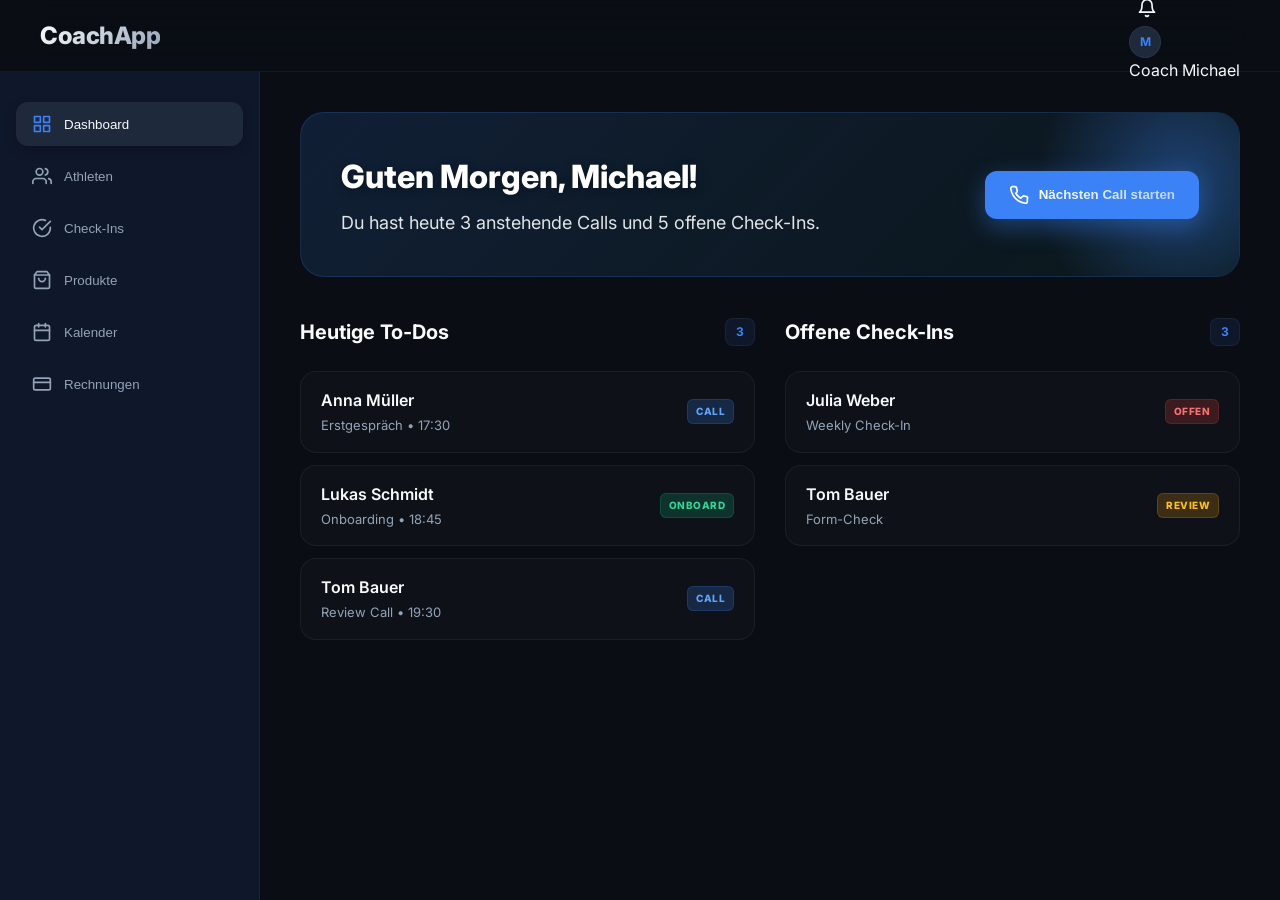
==== commit cf35864a: "feat: upgrade Dashboard with dynamic, secure rendering Co-authored-by: bcrpvt-byte <265026412+bcrpvt" ====
--- a/CoachApp/index.html
+++ b/CoachApp/index.html
@@ -59,8 +59,8 @@
                 <section id="view-dashboard" class="content-view active">
                     <div class="welcome-banner">
                         <div class="banner-text">
-                            <h1>Guten Morgen, Michael!</h1>
-                            <p>Du hast heute 3 anstehende Calls und 5 offene Check-Ins.</p>
+                            <h1 id="welcome-title">Guten Morgen, Michael!</h1>
+                            <p id="welcome-subtitle">Du hast heute 3 anstehende Calls und 5 offene Check-Ins.</p>
                         </div>
                         <button id="openModalBtn" class="btn btn-accent-vibrant">
                              <svg xmlns="http://www.w3.org/2000/svg" width="20" height="20" viewBox="0 0 24 24" fill="none" stroke="currentColor" stroke-width="2" stroke-linecap="round" stroke-linejoin="round"><path d="M22 16.92v3a2 2 0 0 1-2.18 2 19.79 19.79 0 0 1-8.63-3.07 19.5 19.5 0 0 1-6-6 19.79 19.79 0 0 1-3.07-8.67A2 2 0 0 1 4.11 2h3a2 2 0 0 1 2 1.72 12.84 12.84 0 0 0 .7 2.81 2 2 0 0 1-.45 2.11L8.09 9.91a16 16 0 0 0 6 6l2.27-2.27a2 2 0 0 1 2.11-.45 12.84 12.84 0 0 0 2.81.7A2 2 0 0 1 22 16.92z"/></svg>
@@ -72,23 +72,10 @@
                         <div class="card card-hero">
                             <div class="card-header-simple">
                                 <h3>Heutige To-Dos</h3>
-                                <span class="count-badge">2</span>
-                            </div>
-                            <div class="list-container">
-                                <div class="todo-item" onclick="document.getElementById('openModalBtn').click()">
-                                    <div class="todo-info">
-                                        <span class="todo-name">Anna Müller</span>
-                                        <span class="todo-meta">Erstgespräch • 17:30</span>
-                                    </div>
-                                    <span class="tag tag-call">CALL</span>
-                                </div>
-                                <div class="todo-item">
-                                    <div class="todo-info">
-                                        <span class="todo-name">Lukas Schmidt</span>
-                                        <span class="todo-meta">Onboarding • 18:45</span>
-                                    </div>
-                                    <span class="tag tag-onboard">ONBOARD</span>
-                                </div>
+                                <span id="todo-count-badge" class="count-badge">0</span>
+                            </div>
+                            <div id="todo-list-container" class="list-container">
+                                <!-- Dynamically populated by JS -->
                             </div>
                         </div>
 
--- a/CoachApp/styles.css
+++ b/CoachApp/styles.css
@@ -1487,6 +1487,35 @@
 
 /* [AGENT-3: CHECK-INS - START] */
 /* Add Check-In View specific styling here */
+#checkins-table {
+    width: 100%;
+}
+.checkin-details {
+    background: rgba(255, 255, 255, 0.02);
+    border: 1px solid var(--border);
+    padding: 1.5rem;
+    border-radius: var(--radius-md);
+    margin-bottom: 1.5rem;
+}
+.checkin-detail-item {
+    margin-bottom: 0.75rem;
+}
+.checkin-detail-label {
+    font-size: 0.8rem;
+    color: var(--text-secondary);
+    display: block;
+    margin-bottom: 0.25rem;
+}
+.checkin-detail-value {
+    font-size: 0.95rem;
+    color: var(--text-primary);
+}
+.status-pending {
+    color: var(--orange);
+}
+.status-reviewed {
+    color: var(--teal);
+}
 /* [AGENT-3: CHECK-INS - END] */
 
 /* [AGENT-4: INVOICES - START] */
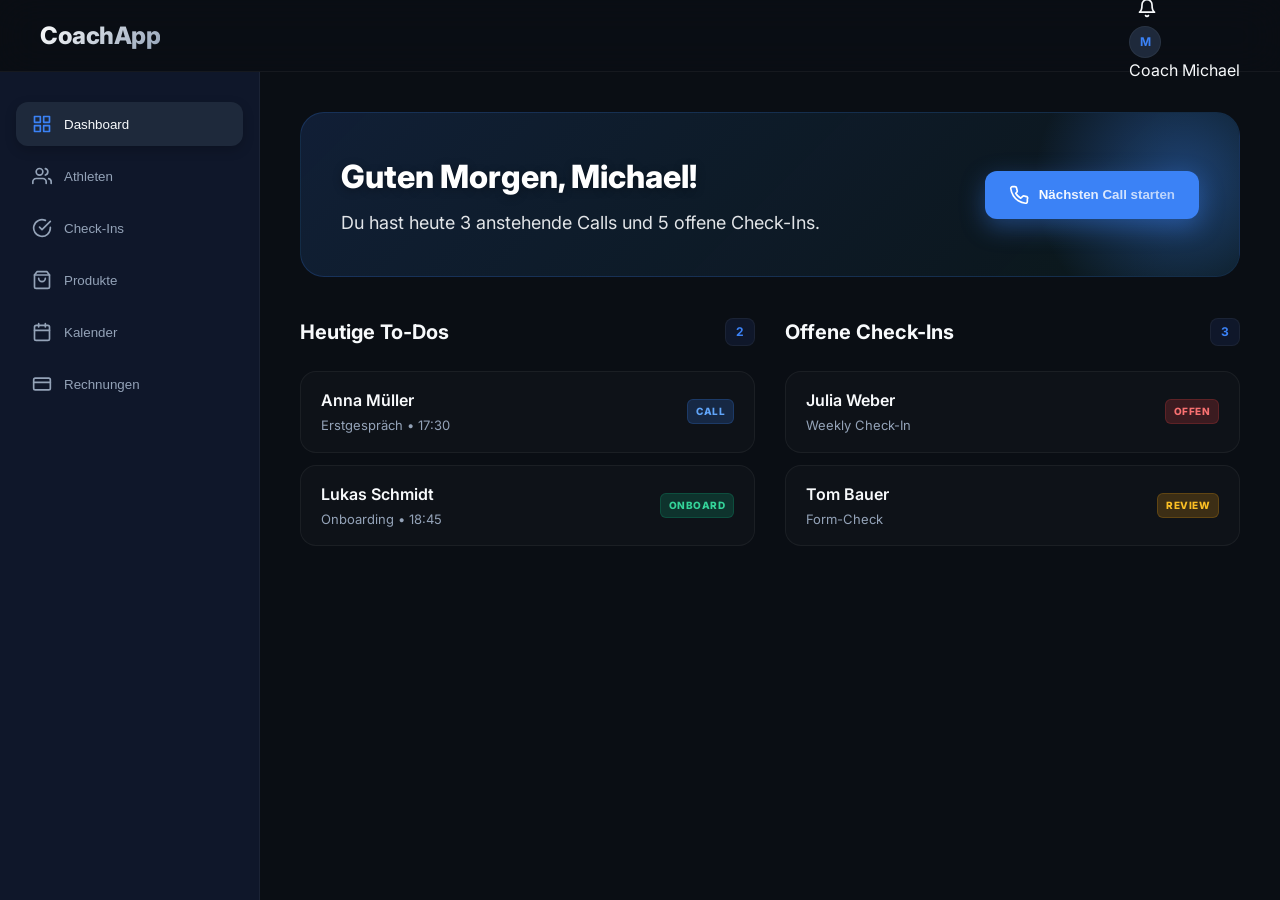
==== commit 1a48f0e7: "feat: Add Invoice management view - Implemented HTML structure for the Invoice dashboard with summar" ====
--- a/CoachApp/index.html
+++ b/CoachApp/index.html
@@ -59,8 +59,8 @@
                 <section id="view-dashboard" class="content-view active">
                     <div class="welcome-banner">
                         <div class="banner-text">
-                            <h1 id="welcome-title">Guten Morgen, Michael!</h1>
-                            <p id="welcome-subtitle">Du hast heute 3 anstehende Calls und 5 offene Check-Ins.</p>
+                            <h1>Guten Morgen, Michael!</h1>
+                            <p>Du hast heute 3 anstehende Calls und 5 offene Check-Ins.</p>
                         </div>
                         <button id="openModalBtn" class="btn btn-accent-vibrant">
                              <svg xmlns="http://www.w3.org/2000/svg" width="20" height="20" viewBox="0 0 24 24" fill="none" stroke="currentColor" stroke-width="2" stroke-linecap="round" stroke-linejoin="round"><path d="M22 16.92v3a2 2 0 0 1-2.18 2 19.79 19.79 0 0 1-8.63-3.07 19.5 19.5 0 0 1-6-6 19.79 19.79 0 0 1-3.07-8.67A2 2 0 0 1 4.11 2h3a2 2 0 0 1 2 1.72 12.84 12.84 0 0 0 .7 2.81 2 2 0 0 1-.45 2.11L8.09 9.91a16 16 0 0 0 6 6l2.27-2.27a2 2 0 0 1 2.11-.45 12.84 12.84 0 0 0 2.81.7A2 2 0 0 1 22 16.92z"/></svg>
@@ -72,10 +72,23 @@
                         <div class="card card-hero">
                             <div class="card-header-simple">
                                 <h3>Heutige To-Dos</h3>
-                                <span id="todo-count-badge" class="count-badge">0</span>
-                            </div>
-                            <div id="todo-list-container" class="list-container">
-                                <!-- Dynamically populated by JS -->
+                                <span class="count-badge">2</span>
+                            </div>
+                            <div class="list-container">
+                                <div class="todo-item" onclick="document.getElementById('openModalBtn').click()">
+                                    <div class="todo-info">
+                                        <span class="todo-name">Anna Müller</span>
+                                        <span class="todo-meta">Erstgespräch • 17:30</span>
+                                    </div>
+                                    <span class="tag tag-call">CALL</span>
+                                </div>
+                                <div class="todo-item">
+                                    <div class="todo-info">
+                                        <span class="todo-name">Lukas Schmidt</span>
+                                        <span class="todo-meta">Onboarding • 18:45</span>
+                                    </div>
+                                    <span class="tag tag-onboard">ONBOARD</span>
+                                </div>
                             </div>
                         </div>
 
@@ -128,13 +141,52 @@
                 </section>
                 <!-- [AGENT-3: CHECKINS - END] -->
 
-                <!-- [AGENT-4: INVOICES - START] -->
+                                <!-- [AGENT-4: INVOICES - START] -->
                 <section id="view-invoices" class="content-view">
                     <header class="view-header">
                         <h1>Rechnungen & Finanzen</h1>
+                        <button class="btn btn-primary" id="createNewInvoiceBtn">
+                            <svg xmlns="http://www.w3.org/2000/svg" width="16" height="16" viewBox="0 0 24 24" fill="none" stroke="currentColor" stroke-width="2" stroke-linecap="round" stroke-linejoin="round"><line x1="12" y1="5" x2="12" y2="19"></line><line x1="5" y1="12" x2="19" y2="12"></line></svg>
+                            Neue Rechnung
+                        </button>
                     </header>
-                    <div class="card content-placeholder">
-                        <p>Finanz-Übersicht wird geladen...</p>
+
+                    <div class="invoice-summary-cards">
+                        <div class="summary-card-inv">
+                            <h3>Umsatz (Mtd)</h3>
+                            <div class="value">4.250,00 €</div>
+                        </div>
+                        <div class="summary-card-inv">
+                            <h3>Offene Beträge</h3>
+                            <div class="value text-orange">850,00 €</div>
+                        </div>
+                        <div class="summary-card-inv">
+                            <h3>Überfällig</h3>
+                            <div class="value text-red">0,00 €</div>
+                        </div>
+                    </div>
+
+                    <div class="card p-0 mt-3">
+                        <div class="card-header p-3 border-bottom">
+                            <h2 class="m-0 text-md">Aktuelle Rechnungen</h2>
+                        </div>
+                        <div class="table-responsive">
+                            <table class="ascent-table invoice-table">
+                                <thead>
+                                    <tr>
+                                        <th>Rechnungs-Nr</th>
+                                        <th>Kunde</th>
+                                        <th>Datum</th>
+                                        <th>Betrag</th>
+                                        <th>Status</th>
+                                        <th class="actions-cell">Aktionen</th>
+                                    </tr>
+                                </thead>
+                                <tbody id="invoicesTableBody">
+                                    <!-- Populated by JS -->
+                                </tbody>
+                            </table>
+                        </div>
                     </div>
                 </section>
                 <!-- [AGENT-4: INVOICES - END] -->
--- a/CoachApp/styles.css
+++ b/CoachApp/styles.css
@@ -1487,37 +1487,73 @@
 
 /* [AGENT-3: CHECK-INS - START] */
 /* Add Check-In View specific styling here */
-#checkins-table {
-    width: 100%;
-}
-.checkin-details {
-    background: rgba(255, 255, 255, 0.02);
-    border: 1px solid var(--border);
+/* [AGENT-3: CHECK-INS - END] */
+
+/* [AGENT-4: INVOICES - START] */
+.invoice-summary-cards {
+    display: grid;
+    grid-template-columns: repeat(auto-fit, minmax(200px, 1fr));
+    gap: 1.5rem;
+    margin-bottom: 1.5rem;
+}
+
+.summary-card-inv {
+    background: var(--bg-card);
+    border: 1px solid var(--border-subtle);
+    border-radius: var(--radius-md);
     padding: 1.5rem;
-    border-radius: var(--radius-md);
-    margin-bottom: 1.5rem;
-}
-.checkin-detail-item {
-    margin-bottom: 0.75rem;
-}
-.checkin-detail-label {
-    font-size: 0.8rem;
-    color: var(--text-secondary);
-    display: block;
-    margin-bottom: 0.25rem;
-}
-.checkin-detail-value {
-    font-size: 0.95rem;
-    color: var(--text-primary);
-}
-.status-pending {
+    box-shadow: var(--shadow-main);
+}
+
+.summary-card-inv h3 {
+    font-size: 0.85rem;
+    color: var(--text-muted);
+    margin-bottom: 0.5rem;
+    font-weight: 500;
+}
+
+.summary-card-inv .value {
+    font-size: 1.5rem;
+    font-weight: 700;
+    color: var(--text-main);
+}
+
+.text-orange { color: var(--orange) !important; }
+.text-red { color: #ef4444 !important; }
+.text-green { color: var(--accent) !important; }
+
+.status-badge {
+    padding: 0.25rem 0.5rem;
+    border-radius: 4px;
+    font-size: 0.75rem;
+    font-weight: 600;
+    text-transform: uppercase;
+    display: inline-block;
+}
+
+.status-badge.paid {
+    background: rgba(16, 185, 129, 0.1);
+    color: var(--accent);
+    border: 1px solid rgba(16, 185, 129, 0.2);
+}
+
+.status-badge.pending {
+    background: rgba(245, 158, 11, 0.1);
     color: var(--orange);
-}
-.status-reviewed {
-    color: var(--teal);
-}
-/* [AGENT-3: CHECK-INS - END] */
-
-/* [AGENT-4: INVOICES - START] */
-/* Add Invoices View specific styling here */
+    border: 1px solid rgba(245, 158, 11, 0.2);
+}
+
+.status-badge.overdue {
+    background: rgba(239, 68, 68, 0.1);
+    color: #ef4444;
+    border: 1px solid rgba(239, 68, 68, 0.2);
+}
+
+.invoice-table th, .invoice-table td {
+    white-space: nowrap;
+}
+
+.invoice-table .actions-cell {
+    text-align: right;
+}
 /* [AGENT-4: INVOICES - END] */
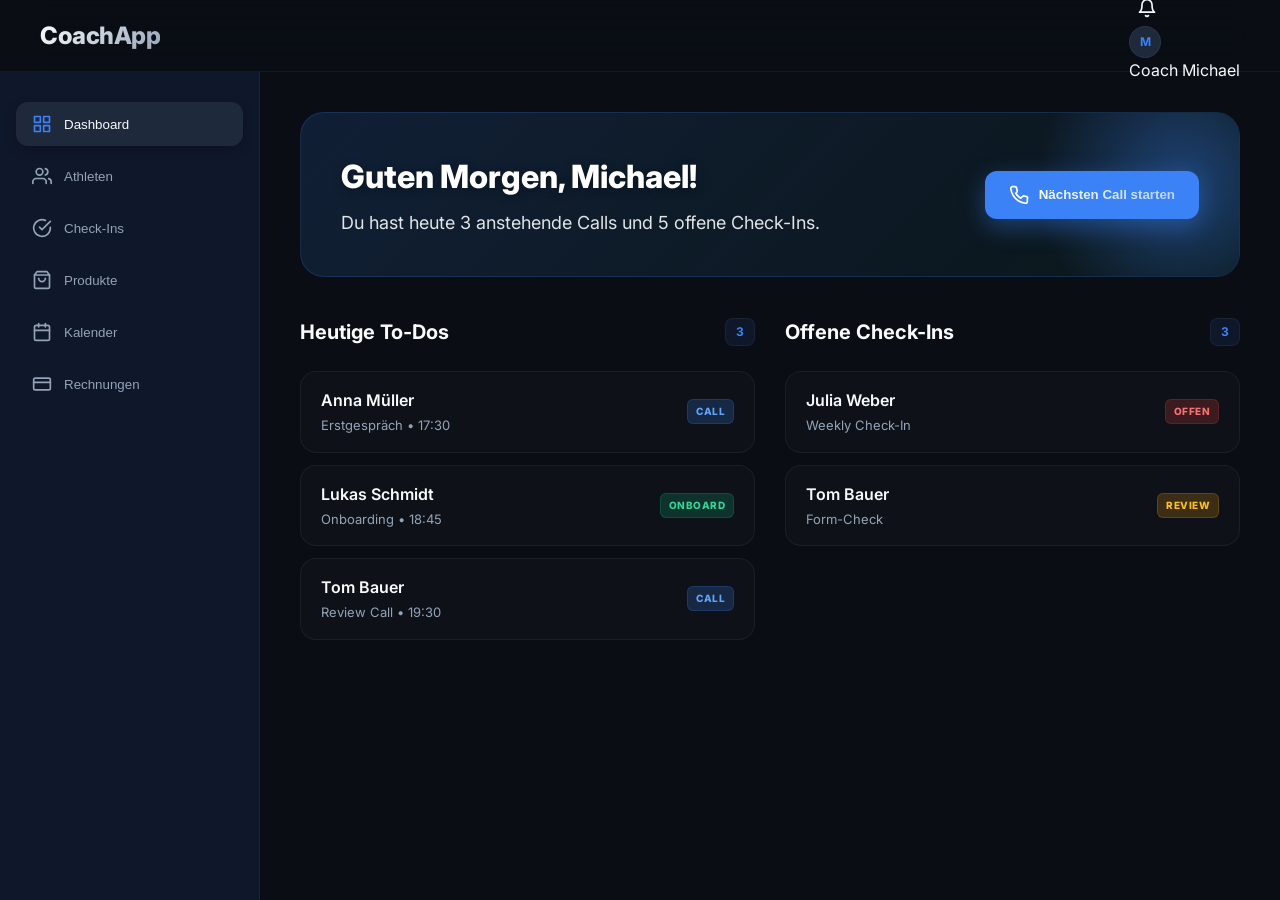
==== commit 1f64b446: "Merge remote-tracking branch 'origin/feat/athlete-management-view-17684548361920787211' into integra" ====
--- a/CoachApp/index.html
+++ b/CoachApp/index.html
@@ -59,8 +59,8 @@
                 <section id="view-dashboard" class="content-view active">
                     <div class="welcome-banner">
                         <div class="banner-text">
-                            <h1>Guten Morgen, Michael!</h1>
-                            <p>Du hast heute 3 anstehende Calls und 5 offene Check-Ins.</p>
+                            <h1 id="welcome-title">Guten Morgen, Michael!</h1>
+                            <p id="welcome-subtitle">Du hast heute 3 anstehende Calls und 5 offene Check-Ins.</p>
                         </div>
                         <button id="openModalBtn" class="btn btn-accent-vibrant">
                              <svg xmlns="http://www.w3.org/2000/svg" width="20" height="20" viewBox="0 0 24 24" fill="none" stroke="currentColor" stroke-width="2" stroke-linecap="round" stroke-linejoin="round"><path d="M22 16.92v3a2 2 0 0 1-2.18 2 19.79 19.79 0 0 1-8.63-3.07 19.5 19.5 0 0 1-6-6 19.79 19.79 0 0 1-3.07-8.67A2 2 0 0 1 4.11 2h3a2 2 0 0 1 2 1.72 12.84 12.84 0 0 0 .7 2.81 2 2 0 0 1-.45 2.11L8.09 9.91a16 16 0 0 0 6 6l2.27-2.27a2 2 0 0 1 2.11-.45 12.84 12.84 0 0 0 2.81.7A2 2 0 0 1 22 16.92z"/></svg>
@@ -72,23 +72,10 @@
                         <div class="card card-hero">
                             <div class="card-header-simple">
                                 <h3>Heutige To-Dos</h3>
-                                <span class="count-badge">2</span>
-                            </div>
-                            <div class="list-container">
-                                <div class="todo-item" onclick="document.getElementById('openModalBtn').click()">
-                                    <div class="todo-info">
-                                        <span class="todo-name">Anna Müller</span>
-                                        <span class="todo-meta">Erstgespräch • 17:30</span>
-                                    </div>
-                                    <span class="tag tag-call">CALL</span>
-                                </div>
-                                <div class="todo-item">
-                                    <div class="todo-info">
-                                        <span class="todo-name">Lukas Schmidt</span>
-                                        <span class="todo-meta">Onboarding • 18:45</span>
-                                    </div>
-                                    <span class="tag tag-onboard">ONBOARD</span>
-                                </div>
+                                <span id="todo-count-badge" class="count-badge">0</span>
+                            </div>
+                            <div id="todo-list-container" class="list-container">
+                                <!-- Dynamically populated by JS -->
                             </div>
                         </div>
 
@@ -122,12 +109,43 @@
                 <section id="view-athletes" class="content-view">
                     <header class="view-header">
                         <h1>Meine Athleten</h1>
-                        <button class="btn btn-primary">+ Neuer Athlet</button>
+                        <button class="btn btn-primary" id="newAthleteBtn">+ Neuer Athlet</button>
                     </header>
-                    <div class="card content-placeholder">
-                        <p>Athleten-Verzeichnis wird geladen...</p>
+                    <div class="card">
+                        <div class="athlete-search-bar">
+                            <input type="text" id="athleteSearchInput" placeholder="Athleten suchen..." class="form-control">
+                        </div>
+                        <div id="athleteList" class="athlete-list">
+                            <!-- Athlete cards will be injected here via DOM API -->
+                            <p id="athleteLoadingMsg">Athleten-Verzeichnis wird geladen...</p>
+                        </div>
                     </div>
                 </section>
+
+                <!-- Athlete Detail Modal -->
+                <div id="athleteDetailModal" class="modal-overlay hidden">
+                    <div class="modal-container dark-theme">
+                        <header class="modal-header">
+                            <h2 id="athleteDetailName">Athlet Details</h2>
+                            <button id="closeAthleteDetailBtn" class="icon-btn">
+                                <svg xmlns="http://www.w3.org/2000/svg" width="24" height="24" viewBox="0 0 24 24" fill="none" stroke="currentColor" stroke-width="2" stroke-linecap="round" stroke-linejoin="round"><line x1="18" y1="6" x2="6" y2="18"/><line x1="6" y1="6" x2="18" y2="18"/></svg>
+                            </button>
+                        </header>
+                        <main class="modal-main" style="padding: 1.5rem;">
+                            <div class="form-group">
+                                <label>Email:</label>
+                                <p id="athleteDetailEmail" style="color: var(--text-color); margin-top: 0.25rem;">-</p>
+                            </div>
+                            <div class="form-group">
+                                <label>Sportart:</label>
+                                <p id="athleteDetailSport" style="color: var(--text-color); margin-top: 0.25rem;">-</p>
+                            </div>
+                            <div style="margin-top: 2rem; display: flex; gap: 1rem;">
+                                <button class="btn btn-primary" id="startCallFromAthleteBtn">Call starten</button>
+                            </div>
+                        </main>
+                    </div>
+                </div>
                 <!-- [AGENT-2: ATHLETES - END] -->
 
                 <!-- [AGENT-3: CHECKINS - START] -->
@@ -141,52 +159,13 @@
                 </section>
                 <!-- [AGENT-3: CHECKINS - END] -->
 
-                                <!-- [AGENT-4: INVOICES - START] -->
+                <!-- [AGENT-4: INVOICES - START] -->
                 <section id="view-invoices" class="content-view">
                     <header class="view-header">
                         <h1>Rechnungen & Finanzen</h1>
-                        <button class="btn btn-primary" id="createNewInvoiceBtn">
-                            <svg xmlns="http://www.w3.org/2000/svg" width="16" height="16" viewBox="0 0 24 24" fill="none" stroke="currentColor" stroke-width="2" stroke-linecap="round" stroke-linejoin="round"><line x1="12" y1="5" x2="12" y2="19"></line><line x1="5" y1="12" x2="19" y2="12"></line></svg>
-                            Neue Rechnung
-                        </button>
                     </header>
-
-                    <div class="invoice-summary-cards">
-                        <div class="summary-card-inv">
-                            <h3>Umsatz (Mtd)</h3>
-                            <div class="value">4.250,00 €</div>
-                        </div>
-                        <div class="summary-card-inv">
-                            <h3>Offene Beträge</h3>
-                            <div class="value text-orange">850,00 €</div>
-                        </div>
-                        <div class="summary-card-inv">
-                            <h3>Überfällig</h3>
-                            <div class="value text-red">0,00 €</div>
-                        </div>
-                    </div>
-
-                    <div class="card p-0 mt-3">
-                        <div class="card-header p-3 border-bottom">
-                            <h2 class="m-0 text-md">Aktuelle Rechnungen</h2>
-                        </div>
-                        <div class="table-responsive">
-                            <table class="ascent-table invoice-table">
-                                <thead>
-                                    <tr>
-                                        <th>Rechnungs-Nr</th>
-                                        <th>Kunde</th>
-                                        <th>Datum</th>
-                                        <th>Betrag</th>
-                                        <th>Status</th>
-                                        <th class="actions-cell">Aktionen</th>
-                                    </tr>
-                                </thead>
-                                <tbody id="invoicesTableBody">
-                                    <!-- Populated by JS -->
-                                </tbody>
-                            </table>
-                        </div>
+                    <div class="card content-placeholder">
+                        <p>Finanz-Übersicht wird geladen...</p>
                     </div>
                 </section>
                 <!-- [AGENT-4: INVOICES - END] -->
--- a/CoachApp/styles.css
+++ b/CoachApp/styles.css
@@ -1490,70 +1490,64 @@
 /* [AGENT-3: CHECK-INS - END] */
 
 /* [AGENT-4: INVOICES - START] */
-.invoice-summary-cards {
+/* Add Invoices View specific styling here */
+/* [AGENT-4: INVOICES - END] */
+
+/* --- [AGENT-2: ATHLETES - CSS START] --- */
+.athlete-search-bar {
+    margin-bottom: 1.5rem;
+}
+
+.athlete-list {
     display: grid;
-    grid-template-columns: repeat(auto-fit, minmax(200px, 1fr));
-    gap: 1.5rem;
-    margin-bottom: 1.5rem;
-}
-
-.summary-card-inv {
-    background: var(--bg-card);
-    border: 1px solid var(--border-subtle);
+    grid-template-columns: repeat(auto-fill, minmax(280px, 1fr));
+    gap: 1rem;
+}
+
+.athlete-card {
+    background-color: var(--surface-light);
+    border: 1px solid var(--border-color);
     border-radius: var(--radius-md);
-    padding: 1.5rem;
-    box-shadow: var(--shadow-main);
-}
-
-.summary-card-inv h3 {
-    font-size: 0.85rem;
+    padding: 1rem;
+    cursor: pointer;
+    transition: all 0.2s ease;
+    display: flex;
+    align-items: center;
+    gap: 1rem;
+}
+
+.athlete-card:hover {
+    background-color: var(--surface-hover);
+    border-color: var(--primary-color);
+    transform: translateY(-2px);
+}
+
+.athlete-card.hidden {
+    display: none;
+}
+
+.athlete-card-avatar {
+    width: 48px;
+    height: 48px;
+    border-radius: 50%;
+    background-color: var(--primary-light);
+    color: var(--primary-color);
+    display: flex;
+    align-items: center;
+    justify-content: center;
+    font-weight: 600;
+    font-size: 1.25rem;
+}
+
+.athlete-card-info h3 {
+    margin: 0 0 0.25rem 0;
+    font-size: 1rem;
+    color: var(--text-color);
+}
+
+.athlete-card-info p {
+    margin: 0;
+    font-size: 0.875rem;
     color: var(--text-muted);
-    margin-bottom: 0.5rem;
-    font-weight: 500;
-}
-
-.summary-card-inv .value {
-    font-size: 1.5rem;
-    font-weight: 700;
-    color: var(--text-main);
-}
-
-.text-orange { color: var(--orange) !important; }
-.text-red { color: #ef4444 !important; }
-.text-green { color: var(--accent) !important; }
-
-.status-badge {
-    padding: 0.25rem 0.5rem;
-    border-radius: 4px;
-    font-size: 0.75rem;
-    font-weight: 600;
-    text-transform: uppercase;
-    display: inline-block;
-}
-
-.status-badge.paid {
-    background: rgba(16, 185, 129, 0.1);
-    color: var(--accent);
-    border: 1px solid rgba(16, 185, 129, 0.2);
-}
-
-.status-badge.pending {
-    background: rgba(245, 158, 11, 0.1);
-    color: var(--orange);
-    border: 1px solid rgba(245, 158, 11, 0.2);
-}
-
-.status-badge.overdue {
-    background: rgba(239, 68, 68, 0.1);
-    color: #ef4444;
-    border: 1px solid rgba(239, 68, 68, 0.2);
-}
-
-.invoice-table th, .invoice-table td {
-    white-space: nowrap;
-}
-
-.invoice-table .actions-cell {
-    text-align: right;
-}
-/* [AGENT-4: INVOICES - END] */
+}
+/* --- [AGENT-2: ATHLETES - CSS END] --- */
